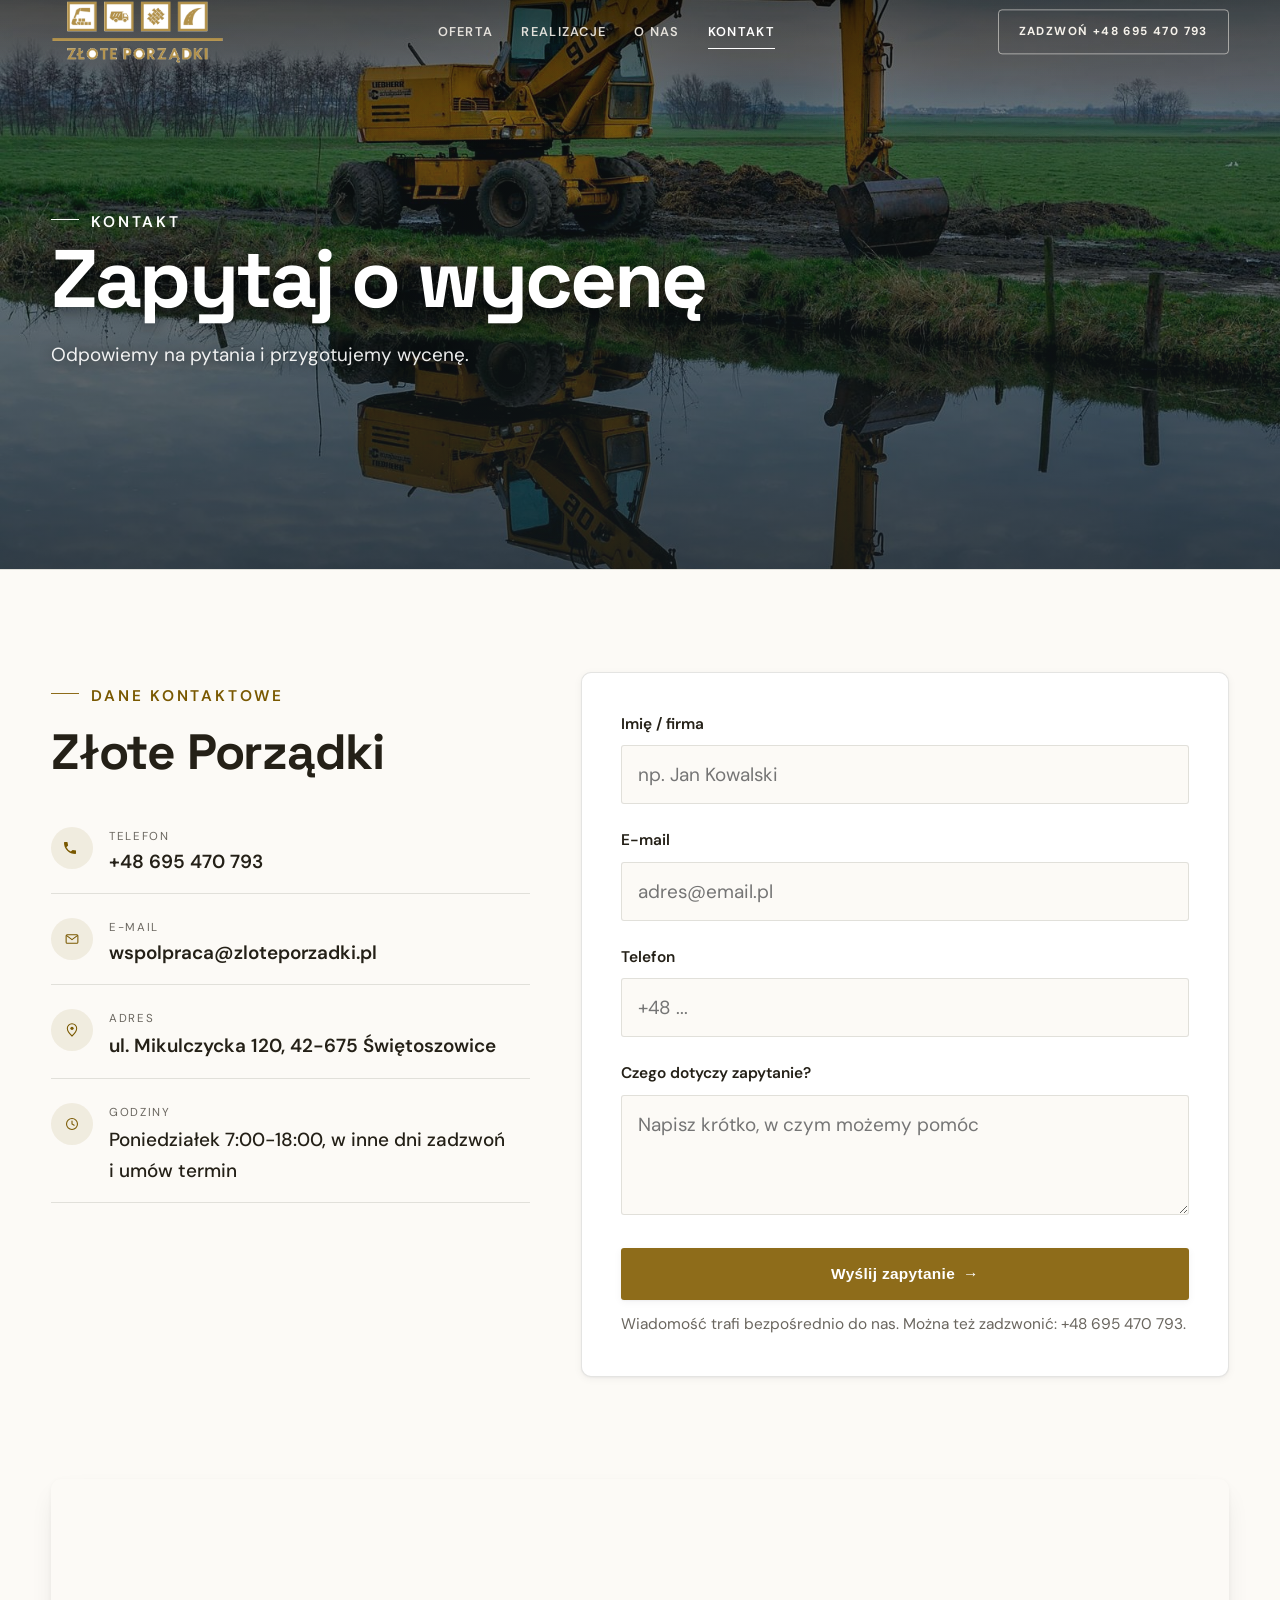
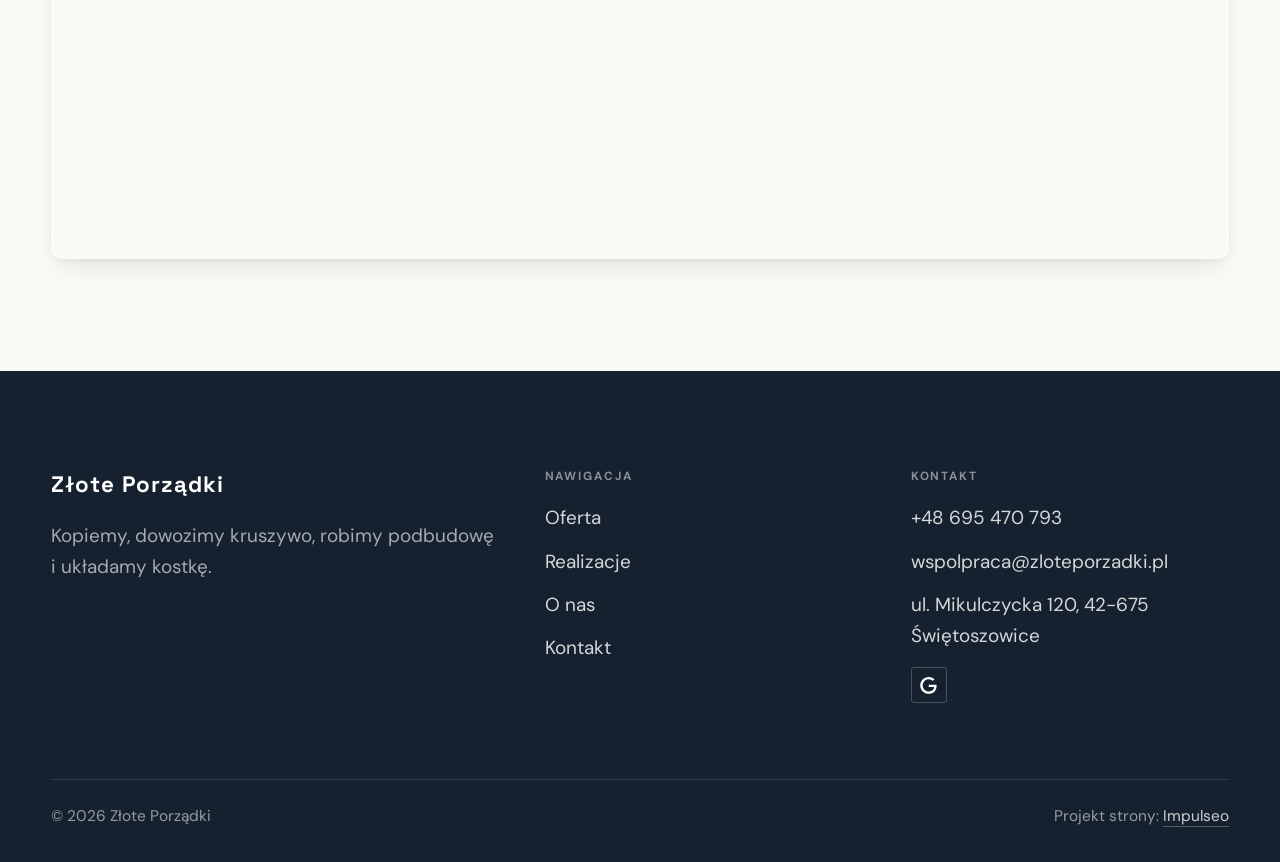
==== kontakt.html @ 00afaf93 "Strona demo: zlote-porzadki" ====
<!DOCTYPE html>
<html lang="pl">
<head>
<meta charset="UTF-8">
<meta name="viewport" content="width=device-width, initial-scale=1.0">
<title>Kontakt - Złote Porządki</title>
<meta name="description" content="Kontakt Złote Porządki - ul. Mikulczycka 120, 42-675 Świętoszowice">
<link rel="canonical" href="https://kris20032.github.io/zlote-porzadki/kontakt.html">
<meta name="robots" content="noindex, nofollow">
<meta property="og:type" content="website">
<meta property="og:locale" content="pl_PL">
<meta property="og:site_name" content="Złote Porządki">
<meta property="og:title" content="Kontakt - Złote Porządki">
<meta property="og:description" content="Kontakt Złote Porządki - ul. Mikulczycka 120, 42-675 Świętoszowice">
<meta property="og:url" content="https://kris20032.github.io/zlote-porzadki/kontakt.html">
<meta property="og:image" content="https://kris20032.github.io/zlote-porzadki/img/og.jpg">
<meta property="og:image:width" content="1200">
<meta property="og:image:height" content="630">
<meta name="twitter:card" content="summary_large_image">
<link rel="preconnect" href="https://fonts.googleapis.com">
<link rel="preconnect" href="https://fonts.gstatic.com" crossorigin>
<link href="https://fonts.googleapis.com/css2?family=Space+Grotesk:wght@500;600;700&family=DM+Sans:opsz,wght@9..40,400;9..40,500;9..40,600&display=swap" rel="stylesheet">
<link rel="stylesheet" href="assets/styles.css?v=ef404ae0">
</head>
<body>

<header class="nav">
  <div class="wrap nav-inner">
    <a class="brand brand-has-logo" href="index.html"><img class="brand-logo" src="img/logo.png" alt="Złote Porządki" width="477" height="177" decoding="async"></a>
    <nav class="nav-links">
      <a href="oferta.html">Oferta</a>
      <a href="realizacje.html">Realizacje</a>
      <a href="o-nas.html">O nas</a>
      <a href="kontakt.html" class="active" aria-current="page">Kontakt</a>
      <a href="tel:+48695470793" class="btn btn-accent">Zadzwoń +48 695 470 793</a>
    </nav>
    <button class="nav-toggle" aria-label="Menu"><span></span><span></span><span></span></button>
  </div>
</header>

<main>
<section class="pagehead">
  <img src="img/g7.jpg" alt="Złote Porządki - Zapytaj o wycenę" width="1600" height="1066" decoding="async">
  <div class="wrap">
    <span class="eyebrow">Kontakt</span>
    <h1>Zapytaj o wycenę</h1>
    <p>Odpowiemy na pytania i przygotujemy wycenę.</p>
  </div>
</section>
<section>
  <div class="wrap contact-grid">
    <div class="reveal">
      <span class="eyebrow">Dane kontaktowe</span>
      <h2 style="margin:var(--space-4) 0 var(--space-6)">Złote Porządki</h2>
      <div class="info-list">
        <div class="info-row"><div class="ic"><svg class="ico-tel" width="16" height="16" viewBox="0 0 24 24" fill="none" aria-hidden="true"><path d="M6.6 10.8a15.5 15.5 0 0 0 6.6 6.6l2.2-2.2a1 1 0 0 1 1-.24 11.4 11.4 0 0 0 3.6.58 1 1 0 0 1 1 1V20a1 1 0 0 1-1 1A17 17 0 0 1 3 4a1 1 0 0 1 1-1h3.5a1 1 0 0 1 1 1c0 1.25.2 2.46.58 3.6a1 1 0 0 1-.25 1l-2.23 2.2Z" fill="currentColor"/></svg></div><div><div class="lbl">Telefon</div><a class="val" href="tel:+48695470793">+48 695 470 793</a></div></div>
        <div class="info-row"><div class="ic"><svg class="ico-mail" width="16" height="16" viewBox="0 0 24 24" fill="none" aria-hidden="true"><rect x="3.2" y="5.5" width="17.6" height="13" rx="1.6" stroke="currentColor" stroke-width="1.6"/><path d="M4 7l8 6 8-6" stroke="currentColor" stroke-width="1.6" stroke-linecap="round" stroke-linejoin="round"/></svg></div><div><div class="lbl">E-mail</div><a class="val" href="mailto:wspolpraca@zloteporzadki.pl">wspolpraca@zloteporzadki.pl</a></div></div>
        <div class="info-row"><div class="ic"><svg class="ico-pin" width="16" height="16" viewBox="0 0 24 24" fill="none" aria-hidden="true"><path d="M12 21s7-6.1 7-11.5A7 7 0 0 0 5 9.5C5 14.9 12 21 12 21Z" stroke="currentColor" stroke-width="1.6" fill="none"/><circle cx="12" cy="9.5" r="2.4" fill="currentColor"/></svg></div><div><div class="lbl">Adres</div><div class="val">ul. Mikulczycka 120, 42-675 Świętoszowice</div></div></div>
        <div class="info-row"><div class="ic"><svg class="ico-clock" width="16" height="16" viewBox="0 0 24 24" fill="none" aria-hidden="true"><circle cx="12" cy="12" r="8.2" stroke="currentColor" stroke-width="1.6"/><path d="M12 7.5V12l3.2 1.9" stroke="currentColor" stroke-width="1.6" stroke-linecap="round"/></svg></div><div><div class="lbl">Godziny</div><div class="val" style="font-weight:500">Poniedziałek 7:00-18:00, w inne dni zadzwoń i umów termin</div></div></div>
      </div>
    </div>
    <div class="reveal">
      <form class="form" action="https://formsubmit.co/wspolpraca@zloteporzadki.pl" method="POST">
        <input type="hidden" name="_subject" value="Zapytanie ze strony Złote Porządki">
        <input type="hidden" name="_captcha" value="false">
        <input type="hidden" name="_template" value="table">
        <div class="fld"><label for="name">Imię / firma</label><input id="name" name="name" type="text" placeholder="np. Jan Kowalski" required></div>
        <div class="fld"><label for="email">E-mail</label><input id="email" name="email" type="email" placeholder="adres@email.pl" required></div>
        <div class="fld"><label for="phone">Telefon</label><input id="phone" name="phone" type="tel" placeholder="+48 ..."></div>
        <div class="fld"><label for="msg">Czego dotyczy zapytanie?</label><textarea id="msg" name="message" placeholder="Napisz krótko, w czym możemy pomóc" required></textarea></div>
        <button type="submit" class="btn btn-accent" style="width:100%;justify-content:center">Wyślij zapytanie <span class="arr">→</span></button>
        <p class="note">Wiadomość trafi bezpośrednio do nas. Można też zadzwonić: +48 695 470 793.</p>
      </form>
    </div>
  </div>
</section>
<section style="padding-top:0">
  <div class="wrap reveal">
    <iframe class="map" title="Złote Porządki - Zbrosławice" src="https://maps.google.com/maps?q=50.3655825%2C18.7252089&z=15&output=embed" loading="lazy" referrerpolicy="no-referrer-when-downgrade"></iframe>
  </div>
</section>
</main>

<footer>
  <div class="wrap">
    <div class="foot-grid">
      <div class="foot-brand">
        <div class="name">Złote Porządki</div>
        <p>Kopiemy, dowozimy kruszywo, robimy podbudowę i układamy kostkę.</p>
      </div>
      <div class="foot-col">
        <h4>Nawigacja</h4>
        <a href="oferta.html">Oferta</a>
        <a href="realizacje.html">Realizacje</a>
        <a href="o-nas.html">O nas</a>
        <a href="kontakt.html">Kontakt</a>
      </div>
      <div class="foot-col">
        <h4>Kontakt</h4>
        <a href="tel:+48695470793">+48 695 470 793</a>
        <a href="mailto:wspolpraca@zloteporzadki.pl">wspolpraca@zloteporzadki.pl</a>
        <p>ul. Mikulczycka 120, 42-675 Świętoszowice</p>
      <div class="foot-soc">
        <a class="soc" href="https://maps.google.com/?cid=10104983332182469353" target="_blank" rel="noopener" aria-label="Google - Złote Porządki"><svg viewBox="0 0 24 24" aria-hidden="true" focusable="false"><path d="M12.48 10.92v3.28h7.84c-.24 1.84-.853 3.187-1.787 4.133-1.147 1.147-2.933 2.4-6.053 2.4-4.827 0-8.6-3.893-8.6-8.72s3.773-8.72 8.6-8.72c2.6 0 4.507 1.027 5.907 2.347l2.307-2.307C18.747 1.44 16.133 0 12.48 0 5.867 0 .307 5.387.307 12s5.56 12 12.173 12c3.573 0 6.267-1.173 8.373-3.36 2.16-2.16 2.84-5.213 2.84-7.667 0-.76-.053-1.467-.173-2.053H12.48z" fill="currentColor"/></svg></a>
      </div>
      </div>
    </div>
    <div class="foot-bot">
      <span>© 2026 Złote Porządki</span>
      <span>Projekt strony: <a class="foot-credit" href="https://impulseo.pl" target="_blank" rel="noopener">Impulseo</a></span>
    </div>
  </div>
</footer>
<div class="sticky-call"><a class="sc-call" href="tel:+48695470793"><svg class="ico-tel" width="16" height="16" viewBox="0 0 24 24" fill="none" aria-hidden="true"><path d="M6.6 10.8a15.5 15.5 0 0 0 6.6 6.6l2.2-2.2a1 1 0 0 1 1-.24 11.4 11.4 0 0 0 3.6.58 1 1 0 0 1 1 1V20a1 1 0 0 1-1 1A17 17 0 0 1 3 4a1 1 0 0 1 1-1h3.5a1 1 0 0 1 1 1c0 1.25.2 2.46.58 3.6a1 1 0 0 1-.25 1l-2.23 2.2Z" fill="currentColor"/></svg> Zadzwoń</a><a class="sc-quote" href="kontakt.html">Zapytaj o wycenę</a></div>
<div class="demo-wazne" data-do="2026-10-25" data-cykl="3" hidden><svg class="dw-ico" width="13" height="13" viewBox="0 0 24 24" fill="none" aria-hidden="true"><circle cx="12" cy="12" r="8.6" stroke="currentColor" stroke-width="1.8"/><path d="M12 7.2V12l3.3 2" stroke="currentColor" stroke-width="1.8" stroke-linecap="round"/></svg><span class="dw-txt"></span></div>

<script src="assets/main.js"></script>
</body>
</html>
---- assets/styles.css ----
/* ============================================================
   STOLBASZ — premium, architektoniczny B2B fit-out
   Jasna paleta, zero brązu. System wg premium-web-craft.
   Projekt strony: Impulseo (impulseo.pl)
   ============================================================ */

:root{
  /* PALETA — jasna, architektoniczna, chłodna */
  --paper:#F4F6F8;          /* główne tło */
  --paper-2:#E7EBEF;        /* sekcje alternatywne (chłodny jasny szary) */
  --paper-3:#E7EBEF;        /* delikatne wypełnienia */
  --ink:#15212E;            /* tekst główny — chłodny grafit */
  --ink-soft:#243443;       /* nagłówki drugorzędne */
  --muted:#6B7785;          /* tekst poboczny */
  --line:rgba(21,33,46,.12);/* hairline */
  --accent:#E8A317;         /* stonowany petrol-slate — jedyny akcent */
  --accent-d:#C9870C;
  --accent-soft:rgba(232,163,23,.10);
  --dark:#15212E;           /* sekcje ciemne (stopka/CTA) */

  /* HOVER ZDJĘĆ — JEDEN standard dla całego silnika (decyzja K. 04.08.2026, artefakt z wariantami).
     AKTUALNE (K.+Szymon 09.08.2026, wybór z artefaktu 6 wariantów): zoom 1.05 przy 1.4s -
     przy tak długim czasie mocniejszy kadr NIE skacze, tylko „oddycha". Poprzedni standard
     (1.02 / .55s z 04.08) odbierany jako dynamiczny i szybki.
     Spoczynek lekko przygaszony, ale TYLKO tam, gdzie jest mysz (@media hover:hover) —
     na telefonie zdjęcia zostają w pełnej jasności. */
  --img-zoom:1.05;                   /* K.+Szymon 09.08: wariant F z artefaktu porównawczego */
  --img-rest:brightness(.95) saturate(.99);
  --img-hot:brightness(1.06) saturate(1.05);
  --img-dur:1.4s;                    /* K.+Szymon 09.08 (wariant F): powoli = elegancko */
  --img-ease:cubic-bezier(.16,.84,.44,1);  /* miękki ogon, efekt „oddychania" */

  /* ODSTĘPY — skala 4/8 */
  --space-1:4px; --space-2:8px; --space-3:12px; --space-4:16px; --space-5:24px;
  --space-6:32px; --space-7:48px; --space-8:64px; --space-9:96px; --space-10:128px;

  /* TYPOGRAFIA — fluid clamp() (skala podbita 16.07.2026: większe, czytelniejsze litery — uwaga Adama) */
  --text-sm:clamp(.9rem,.87rem + .12vw,1rem);
  --text-base:clamp(1.08rem,1.04rem + .18vw,1.2rem);
  --text-lg:clamp(1.24rem,1.15rem + .34vw,1.44rem);
  --text-h3:clamp(1.34rem,1.22rem + .55vw,1.66rem);
  --text-h2:clamp(2.1rem,1.66rem + 2.1vw,3.1rem);
  --text-h1:clamp(2.9rem,2.1rem + 4vw,5.1rem);

  /* PROMIENIE — architektoniczne, raczej ostre */
  --r-sm:3px; --r-md:6px; --r-lg:10px;

  /* RUCH */
  --ease:cubic-bezier(.25,.46,.45,.94); --dur:.24s;

  /* CIENIE — miękkie, warstwowe */
  --sh-sm:0 1px 2px rgba(16,24,32,.04), 0 2px 8px rgba(16,24,32,.05);
  --sh-md:0 2px 6px rgba(16,24,32,.05), 0 12px 28px -8px rgba(16,24,32,.12);
  --sh-lg:0 6px 14px rgba(16,24,32,.07), 0 26px 56px -18px rgba(16,24,32,.22);

  --hairline:1px solid var(--line);

  --font-display:'Space Grotesk','Inter',sans-serif;
  --font-body:'DM Sans','Inter',sans-serif;
}

*{box-sizing:border-box;margin:0;padding:0}
html{scroll-behavior:smooth}
body{
  font-family:var(--font-body);
  font-size:var(--text-base);
  line-height:1.65;
  color:var(--ink);
  background:var(--paper);
  -webkit-font-smoothing:antialiased;
  text-rendering:optimizeLegibility;
}
img{max-width:100%;height:auto;display:block}  /* height:auto = width/height z atrybutów trzyma proporcje (TOP#12) */
a{color:inherit;text-decoration:none}

.wrap{width:min(92%,1180px);margin-inline:auto}
section{padding-block:clamp(52px,6.5vw,96px)}

h1,h2,h3{font-family:var(--font-display);font-weight:700;line-height:1.08;letter-spacing:-.02em;color:var(--ink)}
h1{font-size:var(--text-h1);letter-spacing:-.035em}
h2{font-size:var(--text-h2);letter-spacing:-.025em}
h3{font-size:var(--text-h3)}
/* MIARA — długość wiersza. WCAG 2.2 SC 1.4.8: max 80 znaków; Butterick: 45–90.
   68ch daje realnie 72–78 znaków polskiego tekstu, czyli z zapasem pod granicą.
   Wcześniej limit miał TYLKO <p> — <li>, <blockquote> i <dd> nie miały żadnego,
   i to jedyny powód, dla którego 23 bloki na dwóch oddanych stronach jadą po
   83–106 znaków w wierszu (pomiar 07.08.2026, bramka `miara`).
   ⚠️ Listy i definicje ograniczamy TYLKO bez klasy: `ul`/`ol` z klasą to u nas
   układ (siatki kafli, menu), a nie tekst ciągły — tam miarę wyznacza układ. */
/* 60ch, nie 68ch (K. 10.08): po zmianie fontów na węższe kroje (DM Sans i spółka)
   w 68ch mieściło się ~90 znaków - bramka pikselowa słusznie zgłaszała przekroczenie
   granicy 80. Pomiar na żywej przeglądarce: 60ch = 90 znaków, 53ch = ~78 znaków, czyli normę WCAG 1.4.8. */
:root{ --miara:53ch }
p{max-width:min(100%,var(--miara))}
blockquote,
ul:not([class])>li, ol:not([class])>li,
dl:not([class])>dd{max-width:min(100%,var(--miara))}

/* ⚠️ Świadomie BEZ wyjątku `.tile p,.card p,.svc p{max-width:none}`, choć nasuwa się sam:
   te akapity BYŁY już ograniczone (stare `p{max-width:65ch}`), więc „wyjątek" nie odblokowałby
   niczego nowego — tylko ROZLUŹNIŁ stan sprzed zmiany na wszystkich demach naraz.
   `figcaption` żadna z reguł wyżej nie dotyczy, więc też nie potrzebuje zwolnienia. */

/* ŁAMANIE. `balance` wyrównuje długości wierszy w nagłówku, `pretty` pilnuje ostatniego
   wiersza akapitu, żeby nie został w nim jeden wyraz. Obsługiwane od Chrome 117 /
   Safari 17.5; starsze przeglądarki po prostu ignorują tę własność.
   `text-wrap:pretty` nie występowało dotąd ANI RAZ w silniku ani w repo klientów. */
h1,h2,h3,.lead,.lede{text-wrap:balance}
p,li,blockquote,dd{text-wrap:pretty}

.eyebrow{
  font-family:var(--font-body);
  font-size:var(--text-sm);
  font-weight:600;
  letter-spacing:.18em;
  text-transform:uppercase;
  color:var(--accent);
  display:inline-flex;align-items:center;gap:var(--space-3);
}
/* flex:none + margin-top = kreska trzyma się PIERWSZEJ linii. Wcześniej align-items:center
   centrowało ją względem całego bloku i przy zawinięciu (długi kicker typu
   „…WNĘTRZ · LESZNO · OD 2019") druga linia lądowała z brzydkim wcięciem. */
.eyebrow{align-items:flex-start}
.eyebrow>*,.eyebrow{text-wrap:balance}   /* dlugi kicker lamal sie na sierote typu samo „2019" w drugiej linii */
.eyebrow::before{content:"";width:28px;height:1px;background:var(--accent);display:inline-block;flex:none;margin-top:.62em}

.muted{color:var(--muted)}
.lead{font-size:var(--text-lg);line-height:1.55;color:var(--ink-soft);max-width:50ch}

/* ---------- BUTTONS ---------- */
.btn{
  display:inline-flex;align-items:center;gap:var(--space-2);
  font-weight:600;font-size:var(--text-sm);letter-spacing:.02em;
  padding:var(--space-4) var(--space-6);
  border-radius:var(--r-sm);
  transition:transform var(--dur) var(--ease),box-shadow var(--dur) var(--ease),background var(--dur) var(--ease);
  cursor:pointer;border:1px solid transparent;
}
.btn-accent{background:var(--accent);color:#fff;box-shadow:var(--sh-sm)}
.btn-accent:hover{background:var(--accent-d);transform:translateY(-2px);box-shadow:var(--sh-md)}
.btn-accent:active{transform:translateY(0);box-shadow:var(--sh-sm)}
.btn-ghost{background:transparent;color:var(--ink);border-color:var(--line)}
.btn-ghost:hover{border-color:var(--accent);color:var(--accent);transform:translateY(-2px)}
.btn-light{background:#fff;color:var(--ink);box-shadow:var(--sh-sm)}
.btn-light:hover{transform:translateY(-2px);box-shadow:var(--sh-md)}
.btn .arr{transition:transform var(--dur) var(--ease)}
.btn:hover .arr{transform:translateX(4px)}

/* ---------- NAV ---------- */
.nav{
  position:sticky;top:0;z-index:50;
  background:color-mix(in srgb,var(--paper) 88%,transparent);
  backdrop-filter:saturate(140%) blur(10px);
  border-bottom:var(--hairline);
}
.nav-inner{display:flex;align-items:center;justify-content:space-between;gap:var(--space-5);height:72px}
/* ANTY-NACHODZENIE (K. 05.08.2026): długa nazwa firmy + przycisk z pełnym numerem nie mieściły się w pasku
   i flex ściskał linki PONIŻEJ ich treści - "Kontakt" wchodził na ramkę "Zadzwoń +48 ...". Teraz ustępuje
   nazwa marki (skrót wielokropkiem), a menu i przycisk nigdy się nie kurczą ani nie zachodzą na siebie. */
.brand{display:flex;flex-direction:column;line-height:1;min-width:0;flex:0 1 auto}
.brand .name{font-family:var(--font-display);font-weight:800;font-size:1.35rem;letter-spacing:.04em;white-space:nowrap;overflow:hidden;text-overflow:ellipsis}
.brand .sub{font-size:.62rem;letter-spacing:.34em;text-transform:uppercase;color:var(--muted);margin-top:5px;white-space:nowrap;overflow:hidden;text-overflow:ellipsis}
.nav-links{display:flex;align-items:center;gap:var(--space-6);flex:0 0 auto}
.nav-links a{font-size:var(--text-sm);font-weight:500;color:var(--ink-soft);position:relative;padding-block:4px;white-space:nowrap;transition:color var(--dur) var(--ease)}
.nav-links a::after{content:"";position:absolute;left:0;bottom:0;width:0;height:1.5px;background:var(--accent);transition:width var(--dur) var(--ease)}
.nav-links a:hover,.nav-links a.active{color:var(--ink)}
.nav-links a:hover::after,.nav-links a.active::after{width:100%}
.nav-links .btn{padding:var(--space-2) var(--space-5)}
/* przyciski w nav: właściwy kolor (przebij .nav-links a) + bez podkreślenia */
.nav-links a.btn-accent{color:#fff}
.nav-links a.btn-ghost,.nav-links a.btn-light{color:var(--ink)}
/* CTA w pasku: NIE podkreślenie spod linków menu, ale ten sam przelatujący błysk,
   co na wszystkich innych przyciskach (zgłoszenie K. 13.08.2026 - „na hero jest efekt
   światła przechodzącego przez przycisk, na navbarze go nie ma, a mają być identyczne").
   Reguła `.nav-links a::after` jest silniejsza od `.btn::after`, więc trzeba jej
   geometrię wyzerować i wpisać połysk z nazwy - samo `display:none` gasiło efekt. */
.nav-links a.btn::after{
  display:block;content:"";position:absolute;inset:0;z-index:-1;pointer-events:none;
  width:auto;height:auto;border-radius:inherit;   /* kasuje geometrię podkreślenia (width:0;height:1.5px) */
  background:linear-gradient(100deg,transparent 32%,rgba(255,255,255,.20) 50%,transparent 68%);
  translate:-120% 0}
@media (prefers-reduced-motion:no-preference){
  .nav-links a.btn:hover::after{translate:120% 0;transition:translate .75s var(--mt-ease,cubic-bezier(.16,.84,.44,1))}
}
.nav-toggle{display:none;background:none;border:none;cursor:pointer;flex-direction:column;gap:5px;padding:8px}
.nav-toggle span{width:24px;height:2px;background:var(--ink);transition:var(--dur)}
/* Ciasny zakres MIĘDZY menu mobilnym a pełnym pulpitem: zbijamy odstępy i nazwę marki,
   żeby wszystko zmieściło się naturalnie, zanim w ogóle dojdzie do skracania wielokropkiem. */
@media(max-width:1280px) and (min-width:921px){
  .nav-links{gap:var(--space-4)}
  .nav-links .btn{padding:var(--space-2) var(--space-4)}
  .brand .name{font-size:1.15rem}
}

/* ---------- HERO (split) ---------- */
.hero{position:relative;overflow:hidden;border-bottom:var(--hairline)}
.hero-grid{display:grid;grid-template-columns:1.05fr .95fr;gap:clamp(24px,4vw,60px);align-items:center;
  padding-block:clamp(36px,4.5vw,64px)}
.hero-copy .eyebrow{margin-bottom:var(--space-5)}
.hero-copy h1{margin-bottom:var(--space-5)}
.hero-copy .lead{margin-bottom:var(--space-7)}
.hero-actions{display:flex;flex-wrap:wrap;gap:var(--space-4)}
.hero-art{position:relative;aspect-ratio:4/3;border-radius:var(--r-lg);overflow:hidden;box-shadow:var(--sh-lg)}
.hero-art img{width:100%;height:100%;object-fit:cover}
.hero-art::after{content:"";position:absolute;inset:0;background:linear-gradient(180deg,transparent 55%,rgba(18,24,28,.28))}
.hero-badge{position:absolute;left:var(--space-5);bottom:var(--space-5);z-index:2;
  background:rgba(252,252,251,.94);backdrop-filter:blur(4px);
  border-radius:var(--r-md);padding:var(--space-4) var(--space-5);box-shadow:var(--sh-md);max-width:78%}
.hero-badge strong{display:block;font-family:var(--font-display);font-size:1rem;letter-spacing:-.01em}
.hero-badge span{font-size:var(--text-sm);color:var(--muted)}

/* ---------- HERO duży / kinowy (strona główna) ---------- */
.hero-cine{position:relative;min-height:clamp(560px,82vh,840px);min-height:clamp(560px,82svh,840px);display:flex;align-items:center;overflow:hidden;border-bottom:var(--hairline)}
.hero-cine>img{position:absolute;inset:0;width:100%;height:100%;object-fit:cover;z-index:0}
.hero-cine::after{content:"";position:absolute;inset:0;z-index:1;
  background:linear-gradient(95deg,rgba(13,18,23,.86) 0%,rgba(13,18,23,.64) 32%,rgba(13,18,23,.24) 62%,rgba(13,18,23,.04) 100%)}
.hero-cine .wrap{position:relative;z-index:2;padding-block:var(--space-8)}
.hero-cine .hero-copy{max-width:660px}
.hero-cine .eyebrow{color:#fff;margin-bottom:var(--space-5)}
.hero-cine .eyebrow::before{background:#fff}
.hero-cine h1{color:#fff;margin-bottom:var(--space-5);font-size:clamp(2.9rem,2rem + 4.4vw,5.2rem);text-wrap:balance}
.hero-cine .lead{color:rgba(255,255,255,.92);max-width:48ch;margin-bottom:var(--space-7)}
.hero-cine .hero-actions{display:flex;flex-wrap:wrap;gap:var(--space-4)}
/* NISKIE OKNO (laptop z dokiem i paskami przeglądarki ma ~700-780 px wysokości widoku):
   H1 do 5.2rem + długi lead nie mieściły się i przyciski wypadały POD krawędź ekranu -
   klient widział stronę bez ani jednego CTA. Skalujemy w dół, zamiast przycinać treść. */
@media(min-width:821px) and (max-height:820px){
  .hero-cine{min-height:clamp(520px,94svh,780px)}
  .hero-cine .wrap{padding-block:var(--space-6)}
  .hero-cine h1{font-size:clamp(2.2rem,1.5rem + 2.6vw,3.6rem);margin-bottom:var(--space-4)}
  .hero-cine .eyebrow{margin-bottom:var(--space-4)}
  .hero-cine .lead{margin-bottom:var(--space-5);max-width:44ch}
}
@media(max-width:680px){
  .hero-cine{min-height:clamp(520px,76vh,640px);min-height:clamp(520px,76svh,640px);align-items:flex-end}
  .hero-cine::after{background:linear-gradient(0deg,rgba(13,18,23,.9) 6%,rgba(13,18,23,.45) 55%,rgba(13,18,23,.25) 100%)}
  .hero-cine .wrap{padding-bottom:var(--space-9)}
  /* TELEFON (~90% oglądających): lead potrafił zająć 8 linii i zepchnąć CTA poza pierwszy ekran.
     Zwężamy interlinię i skalę - treści nie ucinamy, bo to ona sprzedaje. */
  .hero-cine .lead{font-size:.98rem;line-height:1.5;margin-bottom:var(--space-5)}
  .hero-cine .eyebrow{font-size:.72rem;letter-spacing:.13em;margin-bottom:var(--space-4)}
  .hero-cine .eyebrow::before{width:20px}
  .hero-cine h1{margin-bottom:var(--space-4)}
}

/* full-bleed hero variant (podstrony) */
.pagehead{position:relative;min-height:46vh;min-height:46svh;display:flex;align-items:flex-end;overflow:hidden;border-bottom:var(--hairline)}
.pagehead img{position:absolute;inset:0;width:100%;height:100%;object-fit:cover}
/* 10.08.2026 (decyzja K.): mocniejsze przyciemnienie + cień pod tekstem. Bramka mierzyła na
   nagłówkach podstron 3,38-3,43:1 przy wymaganych 4,5 — jasne zdjęcie (hala, śnieg, niebo)
   podchodziło pod biały tekst. Zdjęcia klientów są różne, więc kontrast musi dawać WARSTWA,
   a nie szczęśliwy dobór kadru. */
.pagehead::after{content:"";position:absolute;inset:0;background:linear-gradient(180deg,rgba(18,24,28,.40),rgba(18,24,28,.76))}
.pagehead .wrap{position:relative;z-index:2;padding-block:var(--space-9);color:#fff}
.pagehead h1{color:#fff;max-width:18ch;text-shadow:0 2px 16px rgba(0,0,0,.55)}
.pagehead .eyebrow{color:#fff}
.pagehead .eyebrow::before{background:#fff}
.pagehead p{color:rgba(255,255,255,.92);margin-top:var(--space-4);max-width:54ch;text-shadow:0 1px 12px rgba(0,0,0,.5)}

/* ---------- STRIP (pasek skrótów / liczby) ---------- */
.strip{background:var(--dark);color:#fff}
/* PASEK HASEŁ — standard 04.08.2026 (decyzja K.): 5 haseł w JEDNYM rzędzie, tekst WYŚRODKOWANY,
   węższe marginesy boczne niż reszta strony (pasek ma iść szerzej), równe wysokości kolumn. */
.strip .wrap{width:min(96%,1440px);display:grid;grid-template-columns:repeat(5,1fr);
  gap:var(--space-5);padding-block:var(--space-7);align-items:stretch}
.strip .item .k{font-family:var(--font-display);font-size:clamp(1.05rem,.82rem + .85vw,1.55rem);
  font-weight:800;letter-spacing:-.02em;color:#fff;line-height:1.18;text-wrap:balance}
.strip .item .v{font-size:var(--text-sm);color:rgba(255,255,255,.66);margin-top:var(--space-2);line-height:1.4}
.strip .item{border-left:2px solid var(--accent);padding-inline:var(--space-4);
  text-align:center;display:flex;flex-direction:column;justify-content:center}
/* liczba kolumn = liczba haseł, żeby ostatnie nie zostawało samo w drugim rzędzie.
   Klasę n-N nadaje multipage.py; domyślnie (bez klasy) pasek jest 5-kolumnowy. */
.strip.n-2 .wrap{grid-template-columns:repeat(2,1fr)}
.strip.n-3 .wrap{grid-template-columns:repeat(3,1fr)}
.strip.n-4 .wrap{grid-template-columns:repeat(4,1fr);gap:var(--space-6)}
.strip.n-4 .item .k{font-size:clamp(1.3rem,1rem + 1.1vw,2rem)}
.strip.n-6 .wrap{grid-template-columns:repeat(6,1fr);gap:var(--space-4)}
.strip.n-6 .item .k{font-size:clamp(.98rem,.8rem + .7vw,1.35rem)}
/* równe łamanie: zamiast "długa linia + jedno słowo" obie linie zbliżonej długości */
.strip .item .k{text-wrap:balance}

/* ---------- SECTION HEAD ---------- */
.head{max-width:48rem;margin-bottom:var(--space-8)}
.head.center{margin-inline:auto;text-align:center}
.head .eyebrow{margin-bottom:var(--space-4)}
.head h2{margin-bottom:var(--space-4)}
.head p{color:var(--muted);font-size:var(--text-lg);line-height:1.55}
.head.center p{margin-inline:auto}

/* ---------- INTRO SPLIT ---------- */
.split{display:grid;grid-template-columns:.92fr 1.08fr;gap:clamp(28px,5vw,80px);align-items:center}
.split.rev{grid-template-columns:1.08fr .92fr}
.split.rev .split-art{order:-1}
.split-art{position:relative;aspect-ratio:5/4;border-radius:var(--r-lg);overflow:hidden;box-shadow:var(--sh-lg)}
.split-art img{width:100%;height:100%;object-fit:cover}
.split-copy h2{margin-bottom:var(--space-5)}
.split-copy p+p{margin-top:var(--space-4)}
.split-copy .btn{margin-top:var(--space-6)}

/* ---------- SERVICES (zakres) ---------- */
.svc-grid{display:grid;grid-template-columns:repeat(auto-fit,minmax(280px,1fr));gap:var(--space-5)}
.svc{background:#fff;border:var(--hairline);border-radius:var(--r-md);padding:var(--space-7) var(--space-6);
  transition:transform var(--dur) var(--ease),box-shadow var(--dur) var(--ease),border-color var(--dur) var(--ease);
  position:relative;overflow:hidden}
.svc::before{content:"";position:absolute;left:0;top:0;width:3px;height:0;background:var(--accent);transition:height var(--dur) var(--ease)}
.svc:hover{transform:translateY(-4px);box-shadow:var(--sh-md);border-color:transparent}
.svc:hover::before{height:100%}
.svc .ic{font-family:var(--font-display);font-size:.8rem;font-weight:700;letter-spacing:.12em;color:var(--accent);margin-bottom:var(--space-4)}
.svc h3{margin-bottom:var(--space-3);font-size:1.22rem}
.svc p{color:var(--muted);font-size:var(--text-base);line-height:1.6}

/* big detailed service rows */
.svc-row{display:grid;grid-template-columns:.8fr 1.2fr;gap:clamp(20px,4vw,60px);align-items:center;padding-block:var(--space-8)}
.svc-row+.svc-row{border-top:var(--hairline)}
.svc-row.rev{grid-template-columns:1.2fr .8fr}
/* Naprzemienny układ wierszy oferty: co drugi wiersz ma zdjęcie po PRAWEJ.
   Było `order:-1` — martwy kod, bo zdjęcie i tak jest pierwszym dzieckiem w HTML,
   więc wszystkie wiersze wyglądały identycznie (zdjęcie zawsze z lewej), a `rev`
   zmieniało tylko szerokość kolumn. Znalezione 29.07.2026 przy różnicowaniu kierunków
   animacji (pomiar pozycji: art.mid 390/502 przy row.mid 756 — zawsze lewa strona). */
.svc-row.rev .svc-row-art{order:2}
.svc-row-art{aspect-ratio:4/3;border-radius:var(--r-md);overflow:hidden;box-shadow:var(--sh-md)}
.svc-row-art img{width:100%;height:100%;object-fit:cover}
.svc-row h3{font-size:1.5rem;margin-bottom:var(--space-4)}
.svc-row .num{font-family:var(--font-display);font-size:.85rem;font-weight:700;letter-spacing:.14em;color:var(--accent);display:block;margin-bottom:var(--space-3)}
.svc-row ul{list-style:none;margin-top:var(--space-4);display:flex;flex-direction:column;gap:var(--space-2)}
.svc-row li{position:relative;padding-left:var(--space-5);color:var(--muted);font-size:var(--text-base)}
.svc-row li::before{content:"";position:absolute;left:0;top:.62em;width:8px;height:1px;background:var(--accent)}

/* ---------- GALLERY (realizacje) ---------- */
.gallery{display:grid;grid-template-columns:repeat(12,1fr);gap:var(--space-4);grid-auto-rows:200px}
/* GALERIA MASONRY — pionowe zdjęcia (portrety beauty/wellness) bez przycinania: kolumny, height auto */
.gallery-masonry{column-count:3;column-gap:var(--space-4)}
@media(max-width:900px){.gallery-masonry{column-count:2}}
@media(max-width:560px){.gallery-masonry{column-count:1}}
.gallery-masonry .m-tile{break-inside:avoid;margin:0 0 var(--space-4);padding:0;position:relative;overflow:hidden;border-radius:var(--r-md);border:1px solid var(--line)}
.gallery-masonry .m-tile img{width:100%;height:auto;display:block}
.gallery-masonry .m-tile .cap{position:absolute;left:0;right:0;bottom:0;padding:var(--space-4);color:#fff;background:linear-gradient(0deg,rgba(0,0,0,.55),transparent);font-size:var(--text-sm)}
.gallery-masonry .m-tile .cap small{display:block;font-weight:400;opacity:.78;letter-spacing:.04em;text-transform:uppercase;font-size:.66rem;margin-top:3px}
.tile{position:relative;overflow:hidden;border-radius:var(--r-md);box-shadow:var(--sh-sm);
  transition:transform var(--dur) var(--ease),box-shadow var(--dur) var(--ease)}
.tile img{width:100%;height:100%;object-fit:cover;
  transition:transform var(--img-dur) var(--img-ease),filter var(--img-dur) var(--img-ease)}
.tile:hover{box-shadow:var(--sh-md)}
.tile .cap{position:absolute;left:0;right:0;bottom:0;padding:var(--space-5) var(--space-4) var(--space-4);
  /* mocniejszy spad + cien pod tekstem: na JASNYCH zdjeciach klienta (biale fronty, sciany)
     slaby gradient dawal kontrast ~1.5:1 zamiast wymaganych 3.6:1 (bramka wygladu, 10.08.2026) */
  background:linear-gradient(transparent 10%,rgba(18,24,28,.55) 40%,rgba(18,24,28,.88) 68%,rgba(18,24,28,.99));color:#fff;
  text-shadow:0 1px 2px rgba(0,0,0,.85),0 2px 10px rgba(0,0,0,.55);
  font-size:var(--text-sm);font-weight:600;letter-spacing:.01em;
  opacity:0;transform:translateY(8px);transition:var(--dur) var(--ease)}
.tile:hover .cap{opacity:1;transform:translateY(0)}
.tile .cap small{display:block;font-weight:400;opacity:.78;letter-spacing:.04em;text-transform:uppercase;font-size:.66rem;margin-top:3px}
/* bento spans */
.t-wide{grid-column:span 6}
.t-tall{grid-column:span 6;grid-row:span 2}
.t-std{grid-column:span 6}
.t-third{grid-column:span 4}
.t-two3{grid-column:span 8}

/* ---------- TRUST / WIARYGODNOŚĆ ---------- */
.trust{background:var(--paper-2)}
.trust-grid{display:grid;grid-template-columns:repeat(auto-fit,minmax(240px,1fr));gap:var(--space-5);margin-top:var(--space-7)}
.trust-card{background:#fff;border-radius:var(--r-md);padding:var(--space-7) var(--space-6);box-shadow:var(--sh-sm);border-top:3px solid var(--accent)}
.trust-card .big{font-family:var(--font-display);font-size:clamp(1.8rem,1.3rem + 1.6vw,2.6rem);font-weight:800;letter-spacing:-.02em;color:var(--ink);line-height:1}
.trust-card h3{font-size:1.12rem;margin:var(--space-3) 0 var(--space-2)}
.trust-card p{color:var(--muted);font-size:var(--text-base);line-height:1.55}

/* ---------- CTA band ---------- */
.cta{background:var(--dark);color:#fff;position:relative;overflow:hidden}
/* telefon w CTA: na ciemnym tle biały (domyślnie), rodziny z JASNYM tłem CTA
   nadpisują to u siebie - wcześniej kolor siedział w stylu inline i wygrywał z rodziną. */
.cta .btn-ghost-cta{color:#fff;border-color:rgba(255,255,255,.3)}
.cta .wrap{display:grid;grid-template-columns:1.4fr .6fr;gap:var(--space-7);align-items:center;position:relative;z-index:2}
.cta h2{color:#fff;max-width:20ch}
.cta p{color:rgba(255,255,255,.74);margin-top:var(--space-4)}
.cta-actions{display:flex;flex-direction:column;gap:var(--space-3);align-items:flex-start}
.cta::before{content:"";position:absolute;right:-80px;top:-80px;width:360px;height:360px;border-radius:50%;
  background:radial-gradient(circle,var(--accent-soft),transparent 70%)}

/* ---------- CONTACT ---------- */
.contact-grid{display:grid;grid-template-columns:.85fr 1.15fr;gap:clamp(28px,4vw,56px);align-items:start}
.info-list{display:flex;flex-direction:column;gap:var(--space-2)}
.info-row{display:flex;gap:var(--space-4);align-items:flex-start;padding-block:var(--space-4);border-bottom:var(--hairline)}
.info-row .ic{flex:none;width:42px;height:42px;display:grid;place-items:center;border-radius:50%;
  background:var(--accent-soft);color:var(--accent);font-size:1.05rem}
.info-row .lbl{font-size:.72rem;letter-spacing:.14em;text-transform:uppercase;color:var(--muted)}
.info-row .val{font-weight:600;font-size:var(--text-base);margin-top:2px}
.info-row a.val:hover{color:var(--accent)}
.map{border:none;border-radius:var(--r-lg);box-shadow:var(--sh-md);width:100%;height:100%;min-height:380px;filter:grayscale(.2) contrast(1.02)}
.form{background:#fff;border:var(--hairline);border-radius:var(--r-lg);padding:clamp(24px,3vw,40px);box-shadow:var(--sh-sm)}
.form .fld{margin-bottom:var(--space-5)}
.form label{display:block;font-size:var(--text-sm);font-weight:600;margin-bottom:var(--space-2)}
.form input,.form textarea{width:100%;font-family:inherit;font-size:var(--text-base);color:var(--ink);
  padding:var(--space-4);border:var(--hairline);border-radius:var(--r-sm);background:var(--paper);transition:border-color var(--dur)}
.form input:focus,.form textarea:focus{outline:none;border-color:var(--accent);background:#fff}
.form textarea{resize:vertical;min-height:120px}
.form .note{font-size:var(--text-sm);color:var(--muted);margin-top:var(--space-3)}

/* ---------- FOOTER ---------- */
footer{background:var(--dark);color:#fff;padding-block:var(--space-9) var(--space-6)}
.foot-grid{display:grid;grid-template-columns:1.4fr 1fr 1fr;gap:var(--space-7);margin-bottom:var(--space-8)}
.foot-brand .name{font-family:var(--font-display);font-weight:800;font-size:1.4rem;letter-spacing:.04em}
.foot-brand p{color:rgba(255,255,255,.62);margin-top:var(--space-4);font-size:var(--text-base);max-width:38ch}
.foot-col h4{font-size:.74rem;letter-spacing:.16em;text-transform:uppercase;color:rgba(255,255,255,.5);margin-bottom:var(--space-4)}
.foot-col a,.foot-col p{display:block;color:rgba(255,255,255,.82);font-size:var(--text-base);margin-bottom:var(--space-3)}
.foot-col a:hover{color:#fff}
.foot-bot{border-top:1px solid rgba(255,255,255,.12);padding-top:var(--space-5);display:flex;justify-content:space-between;flex-wrap:wrap;gap:var(--space-3);
  font-size:var(--text-sm);color:rgba(255,255,255,.55)}
.foot-bot a:hover{color:#fff}
/* Podpis w stopce = klikalny link do impulseo.pl (31.07.2026). Ma być WIDOCZNIE klikalny,
   ale nie krzyczeć - stąd sam kolor jaśniejszy + delikatne podkreślenie na najeździe. */
.foot-bot a.foot-credit{color:rgba(255,255,255,.78);text-decoration:none;border-bottom:1px solid rgba(255,255,255,.28)}
.foot-bot a.foot-credit:hover{color:#fff;border-bottom-color:#fff}

/* ---------- REVEAL ---------- */
.reveal{opacity:0;transform:translateY(22px);transition:opacity .6s var(--ease),transform .6s var(--ease)}
.reveal.in{opacity:1;transform:none}

/* ---------- RESPONSIVE ---------- */
@media(max-width:920px){
  .hero-grid,.split,.split.rev,.svc-row,.svc-row.rev,.cta .wrap,.contact-grid,.foot-grid{grid-template-columns:1fr}
  .split.rev .split-art,.svc-row.rev .svc-row-art{order:0}
  .hero-art{aspect-ratio:16/10;max-height:420px}
  .strip .wrap,.strip.n-2 .wrap,.strip.n-3 .wrap,.strip.n-4 .wrap,.strip.n-6 .wrap{grid-template-columns:repeat(2,1fr);gap:var(--space-6)}
  .strip .item .k,.strip.n-6 .item .k{font-size:clamp(1.3rem,1.1rem + 1vw,2rem)}
  .gallery{grid-auto-rows:180px}
  .t-wide,.t-tall,.t-std,.t-third,.t-two3{grid-column:span 6}
  .t-tall{grid-row:span 1}
  .cta-actions{flex-direction:row;flex-wrap:wrap}
  .foot-grid{gap:var(--space-6)}
}
@media(max-width:680px){
  .nav-links{position:fixed;inset:72px 0 auto 0;background:var(--paper);flex-direction:column;align-items:stretch;
    gap:0;padding:var(--space-4) 6%;border-bottom:var(--hairline);box-shadow:var(--sh-md);
    transform:translateY(-120%);transition:transform var(--dur) var(--ease)}
  .nav-links.open{transform:translateY(0)}
  .nav-links a{padding-block:var(--space-4);border-bottom:var(--hairline)}
  .nav-links .btn{margin-top:var(--space-3);justify-content:center}
  .nav-toggle{display:flex}
  .strip .wrap,.strip.n-2 .wrap,.strip.n-3 .wrap,.strip.n-4 .wrap,.strip.n-6 .wrap{grid-template-columns:1fr}
  .gallery{grid-template-columns:repeat(6,1fr)}
  .foot-grid{grid-template-columns:1fr}
}
@media(prefers-reduced-motion:reduce){
  /* audyt 09.08 TOP#14: samo skrócenie duration przy animacji INFINITE = stroboskop
     (pętla .01ms miga ekranem); iteration-count:1 gasi pętlę naprawdę. Pseudoelementy
     też - tła hero (gastro/studio) animują ::before/img, blanket na * ich nie łapał. */
  *,*::before,*::after{animation-duration:.01ms!important;animation-iteration-count:1!important;animation-delay:0s!important;transition:none!important}
  .reveal{opacity:1!important;transform:none!important}
  html{scroll-behavior:auto}
}

/* ============================================================
   PREMIUM LAYER — destylat deep-researchu branż (anty-AI, spokój).
   Zmienne STOLBASZ (--accent/--ink/--paper/--line/--dark). Ruch ledwo
   zauważalny, krzywa cubic-bezier(.16,.84,.44,1); prefers-reduced-motion
   pokryte blanketem wyżej. Karty hairline zamiast cieni = #1 sygnał „nie-AI".
   ============================================================ */

/* więcej oddechu między sekcjami (liderzy: 110-130px) */
section{padding-block:clamp(64px,8vw,128px)}

/* 1) Aksamitny reveal — dłuższa, miękka krzywa zamiast „skoku" */
.reveal{transition:opacity .9s cubic-bezier(.16,.84,.44,1),transform .9s cubic-bezier(.16,.84,.44,1);will-change:opacity,transform}
/* stagger TYLKO w galerii (tam pozycja = porządek dzieci) */
.gallery .reveal:nth-child(2){transition-delay:.07s}
.gallery .reveal:nth-child(3){transition-delay:.14s}
.gallery .reveal:nth-child(4){transition-delay:.21s}
.gallery .reveal:nth-child(5){transition-delay:.28s}
.gallery .reveal:nth-child(6){transition-delay:.35s}

/* 2) Hero STATYCZNY na .hero-cine — Ken Burns CAŁKIEM WYŁĄCZONY 26.06 (3. zgłoszenie Szymona).
   GENEZA: animowanie scale na <img> hero z teksturami (cegły/framugi) re-samplinguje obraz
   klatka po klatce → na części ekranów drobne drganie/shimmer = „heroshot się trzęsie".
   translateY usunięto wcześniej, scale-only + will-change/GPU NIE wystarczyły do GWARANCJI gładkości.
   Krzysztof zażądał pewności („make sure, że błąd się nie pojawi") > efekt. Zero animacji = 0% drgania.
   Delikatny zoom zostaje TYLKO w pełnoekranowych hero gastro/studio (hg-bg/hs-bg — tło, inny
   mechanizm, chwalone, nigdy nie zgłaszane). NIE wracać do KB na .hero-cine bez realnego testu
   na sprzęcie klienta — to ryzyko regresji „trzęsienia”. */
/* BEZPIECZNY "wow" na hero = jednorazowy FADE-IN (opacity), nie zoom.
   opacity nie dotyka bitmapy → gładkie na KAŻDYM zdjęciu/ekranie/GPU, zero ryzyka migotania.
   Geometryczny ruch (scale/translate) na .hero-cine jest ZAKAZANY (bramka pilnuje). */
@keyframes heroFade{from{opacity:0}to{opacity:1}}
.hero-cine>img{transform:none;animation:heroFade 1.1s ease-out both}

/* 3) Akcentowy hairline pod nagłówkiem sekcji, który „rysuje się" przy wejściu */
.head h2{position:relative;padding-bottom:18px}
.head h2::after{content:"";position:absolute;left:0;bottom:0;height:1px;width:0;background:var(--accent);transition:width 1s cubic-bezier(.16,.84,.44,1) .15s}
.head.center h2::after{left:50%;transform:translateX(-50%)}
.head.reveal.in h2::after,.head.center.reveal.in h2::after{width:54px}

/* 4) Karty HAIRLINE zamiast cieni/zaokrągleń (najmocniejszy anty-AI detal) */
.svc{background:transparent;border:1px solid var(--line);border-radius:var(--r-sm);box-shadow:none}
.svc:hover{box-shadow:none;border-color:var(--accent);transform:translateY(-3px)}
.trust-card{background:transparent;box-shadow:none;border:1px solid var(--line);border-top:2px solid var(--accent);border-radius:var(--r-sm)}
.tile{box-shadow:none;border-radius:var(--r-sm)}
.tile:hover{box-shadow:none}

/* 5) Sticky-nav kondensuje się po przewinięciu (sygnał dopracowania) */
.nav{transition:box-shadow .4s ease,background .4s ease}
.nav.is-stuck{box-shadow:0 1px 0 var(--line),0 14px 30px -24px rgba(0,0,0,.45)}
.nav-inner{transition:height .35s var(--ease)}
.nav.is-stuck .nav-inner{height:60px}

/* 6) MANIFESTO — pełnoekranowy cytat-bohater (zastępuje generyczne „Dlaczego my") */
.manifesto{background:var(--paper-2);text-align:center}
.manifesto .wrap{max-width:60rem}
.manifesto p{font-family:var(--font-display);font-style:italic;font-size:clamp(1.6rem,1rem + 2.4vw,2.8rem);line-height:1.32;color:var(--ink-soft);margin-inline:auto;max-width:26ch;position:relative;padding-top:var(--space-8)}
.manifesto p::before{content:"";position:absolute;top:0;left:50%;transform:translateX(-50%);width:54px;height:1px;background:var(--accent)}
.manifesto p span{color:var(--accent);font-style:italic}

/* 7) GATEWAYS — 3 duże bramy-zdjęcia (zamiast paska menu usług) */
.gateways{display:grid;grid-template-columns:repeat(3,1fr);gap:var(--space-4)}
.gateway{position:relative;aspect-ratio:3/4;overflow:hidden;border-radius:var(--r-sm);display:block}
.gateway img{width:100%;height:100%;object-fit:cover;
  transition:transform var(--img-dur) var(--img-ease),filter var(--img-dur) var(--img-ease)}
.gateway::after{content:"";position:absolute;inset:0;background:linear-gradient(180deg,transparent 38%,rgba(18,24,28,.74))}
/* ===== HOVER ZDJĘĆ — jedno miejsce dla WSZYSTKICH kafli ze zdjęciem (K. 04.08.2026) ===== */
@media(hover:hover){
  .tile img,.gateway img,.m-tile img{filter:var(--img-rest)}
  .tile:hover img,
  .gateway:hover img,
  .m-tile:hover img{transform:scale(var(--img-zoom));filter:var(--img-hot)}
}
.m-tile img{transition:transform var(--img-dur) var(--img-ease),filter var(--img-dur) var(--img-ease)}
.gateway .g-ttl{position:absolute;left:0;right:0;bottom:0;z-index:2;padding:var(--space-6) var(--space-5);color:#fff;font-family:var(--font-display);font-size:1.45rem;letter-spacing:-.01em;line-height:1.15}
.gateway .g-ttl small{display:block;font-family:var(--font-body);font-size:var(--text-sm);font-weight:400;opacity:.82;letter-spacing:.03em;margin-top:5px}
@media(max-width:760px){.gateways{grid-template-columns:1fr}.gateway{aspect-ratio:16/10}}

/* 8) LOGO klienta w nagłówku (gdy podane --logo) */
/* 52px domyślnie (feedback Bartka 06.07.2026: 40px ginęło, uwaga padła 3x; ~56px sprawdzone na żywym demie anna-borowiec-makeup) */
.brand-logo{height:64px;width:auto;max-width:300px;object-fit:contain;display:block}
.nav.is-stuck .brand-logo{height:52px}
@media(max-width:680px){.brand-logo{height:46px;max-width:210px}}


/* === RWD: nagłówki na wąskich ekranach (dodane 17.07.2026 razem z fixem clamp) ===
   Po przywróceniu działania clamp() dolna granica --text-h1 (2.9rem) rozpychała
   dokument przy długich polskich słowach na telefonach. Tu ją zjeżdżamy. */
@media (max-width:560px){
  :root{
    --text-h1:clamp(1.9rem, 1.15rem + 4.4vw, 2.7rem);
    --text-h2:clamp(1.5rem, 1rem + 3vw, 2.1rem);
  }
  .hero-cine h1{font-size:clamp(1.9rem, 1.15rem + 4.4vw, 2.7rem)}
  h1,h2{overflow-wrap:break-word}
}

/* GODZINY (godziny_grid z briefu) — dzień po lewej, godziny po prawej. Wcześniej BRAK stylu
   powodował sklejenie "Poniedziałek-Piątek8:00-20:00" (dodane 2026-07-21). Neutralne dla dem bez grafiku. */
.godz{display:flex;flex-direction:column;gap:2px;max-width:440px;margin-top:8px}
.godz-row{display:flex;justify-content:space-between;align-items:baseline;gap:24px;padding:10px 0;border-bottom:1px solid var(--line)}
.godz-row:last-child{border-bottom:0}
.godz-row b{font-weight:600;color:var(--ink)}
.godz-row span{color:var(--muted);white-space:nowrap}

/* === FAQ (lekcja 08.08.2026) ===
   Sekcja faq_klinika() trafia NIE tylko do rodziny „klinika" (multipage.py: także układ FACHOWCY),
   a style leżały wyłącznie w families/klinika.css — u hydraulika/dekarza FAQ renderowało się jako
   goła lista <details> z domyślnym trójkącikiem przeglądarki (wpadka: demo Instalatorstwo Gała).
   Dlatego baza. Rodzina może to nadpisać na wierzchu. */
.faq-list{max-width:48rem;margin:var(--space-8) auto 0;display:flex;flex-direction:column;gap:var(--space-3)}
.faq-item{border:1px solid var(--line);border-radius:var(--r-md);background:var(--paper);padding:var(--space-4) var(--space-5)}
.faq-item summary{font-family:var(--font-display);font-weight:600;color:var(--ink);cursor:pointer;list-style:none;display:flex;justify-content:space-between;gap:1rem}
.faq-item summary::-webkit-details-marker{display:none}
.faq-item summary::after{content:"+";color:var(--accent-d);font-weight:700;font-size:1.2rem;line-height:1}
.faq-item[open] summary::after{content:"-"}
.faq-item p{color:var(--ink-soft);font-size:var(--text-base);line-height:1.6;margin:var(--space-3) 0 0}

/* === LICZBA OPINII PRZY SEKCJI OPINII (08.08.2026, wzorzec irismeble.pl, decyzja K.) ===
   Trzy cytaty bez kontekstu czyta się jak „firma ma trzy opinie". Ta linijka mówi wprost,
   ile ich jest naprawdę - dane i tak przychodzą z reconu i szły dotąd wyłącznie do hero.
   Baza, nie rodzina: sekcja opinii renderuje się we WSZYSTKICH układach, a style opinii
   leżą per rodzina - bez tego u części rodzin linijka byłaby gołym tekstem (ta sama pułapka
   co z FAQ wyżej). Rodzina może nadpisać na wierzchu. */
.op-meta{
  text-align:center;margin:calc(var(--space-3) * -1) 0 var(--space-6);
  color:var(--muted);font-size:var(--text-base);letter-spacing:.01em;
}
.op-meta .ico-star{color:var(--accent-d);margin-right:2px}

/* --- licznik ważności DEMA (pomysł K. 09.08) - tylko wersje pokazowe --- */
.demo-wazne{position:fixed;top:calc(var(--nav-h, 64px) + 14px);right:14px;z-index:95;
  display:inline-flex;align-items:center;gap:.45em;
  background:rgba(21,25,28,.82);color:#fff;font-size:.72rem;font-weight:600;letter-spacing:.01em;
  padding:.42em .8em .42em .62em;border-radius:999px;backdrop-filter:saturate(140%) blur(8px);
  border:1px solid rgba(255,255,255,.14);box-shadow:0 10px 24px -14px rgba(0,0,0,.6);
  pointer-events:none;
  /* NIE pokazuje się przy wejściu (K. 09.08) - wjeżdża dopiero po zejściu z hero */
  opacity:0;transform:translateY(-10px);
  transition:opacity .7s var(--ease),transform .7s var(--ease)}
.demo-wazne.is-on{opacity:1;transform:none}
.demo-wazne .dw-ico{flex:none;opacity:.85}
.demo-wazne b{font-weight:700;font-variant-numeric:tabular-nums;color:#FFD9A3}
.demo-wazne .dw-zeg{font-variant-numeric:tabular-nums;font-feature-settings:"tnum";
  opacity:.72;margin-left:.15em;letter-spacing:.01em}
.demo-wazne.is-pilne{background:rgba(150,32,28,.9);border-color:rgba(255,255,255,.2)}
.demo-wazne .dw-pilne{color:#FFE0DE}
@media(max-width:820px){.demo-wazne{top:auto;bottom:70px;right:10px}}

/* --- pasek mini-opinii pod hero (audyt 09.08 TOP#27) - tylko przy realnych recenzjach --- */
.opinie-mini{padding-block:0;border-bottom:var(--hairline)}
.opinie-mini .om-row{display:grid;grid-template-columns:repeat(3,1fr);gap:var(--space-6);padding-block:var(--space-5)}
.opinie-mini .om-item blockquote{font-size:var(--text-sm);color:var(--ink-soft);line-height:1.5;margin:0}
.opinie-mini .om-autor{display:block;margin-top:var(--space-2);font-size:.78rem;font-weight:600;color:var(--muted);letter-spacing:.04em}
@media(max-width:820px){.opinie-mini .om-row{grid-template-columns:1fr;gap:var(--space-4)}
  .opinie-mini .om-item:nth-child(n+3){display:none}}

/* --- AKCENT-TEKST (audyt 09.08 TOP#11/12, decyzja K.) ---------------------------
   Kolor firmowy jest jasny, dopóki nie musi być literą. --accent zostaje żywy
   (kreski, przyciski, pasek haseł); litera akcentowa na JASNYM tle bierze
   --accent-text (dokleja palette_auto; domyślnie accent-d). Tylko color -
   border/background/pseudo zostają żywe. Ciemna sekcja CTA = wyjątek. */
:root{--accent-text:var(--accent-d)}
.eyebrow, .svc .ic, .svc-row .num, .info-row .ic, .info-row a.val:hover,
.manifesto p span, .faq-item summary::after, .op-meta .ico-star, .op-star,
.fu-cta, .obszar-list li:hover, .btn-ghost:hover, .nav.nav-solid .brand .sub,
.proces-os .pc-cur, .os-on .proces-os .proces-line > li.os-done .pno { color:var(--accent-text) }
.cta .eyebrow { color:var(--accent) }

/* --- dostępność (audyt 09.08 TOP#23, podzbiór bezpieczny) --- */
html{scroll-padding-top:84px}                       /* kotwice nie chowają się pod sticky-nav */
:focus-visible{outline:2px solid var(--accent-text);outline-offset:2px}  /* widoczny fokus tylko z klawiatury */
main{display:block}

/* --- kafelek „Zobacz opinie w Google" (K. 09.08) - znak marki zamiast gołego linku --- */
.op-meta{text-align:center;max-width:none;margin-inline:auto}
.op-google{display:inline-flex;align-items:center;gap:.6em;
  padding:.62em 1.15em;border:1px solid var(--line);border-radius:999px;
  background:var(--paper);color:var(--ink);font-size:var(--text-sm);font-weight:600;
  transition:border-color var(--dur) var(--ease),box-shadow var(--dur) var(--ease),transform var(--dur) var(--ease)}
.op-google .op-g-ico{flex:none}                        /* oficjalny 4-kolorowy znak Google */
.op-google .arr{transition:transform var(--dur) var(--ease)}
.op-google:hover{border-color:var(--accent);box-shadow:var(--sh-sm);transform:translateY(-1px)}
.op-google:hover .arr{transform:translateX(3px)}

/* ============================================================
   HOVER KART I KAFLI - JEDEN STANDARD DLA WSZYSTKICH RODZIN (K. 10.08:
   „każde demo ma wyglądać tak premium"). Wcześniej premium-hover miała tylko
   rodzina fachowców (.fu-row), reszta rodzin renderowała karty bez reakcji.
   Zasada ta sama: reakcja NATYCHMIAST (0s), gaśnięcie łagodne; ledwie widoczne
   tło, kreska akcentu z lewej, strzałka rusza. Zero cieni-poduszek.
   ⛔ Świadomie POMIJAMY kafle ze zdjęciem (.tile/.gateway/.m-tile) - tam działa
   już zoom 1.05/1.4s i dokładanie ramek by go zabiło.
   ============================================================ */
.card, .svc, .gateway-txt, .menu-cat, .prod-card, .pak-card, .faq-item, .obj-tile{
  position:relative;transition:background .22s ease-out,border-color .22s ease-out}
.card::before, .menu-cat::before, .prod-card::before, .pak-card::before{
  content:"";position:absolute;left:0;top:0;bottom:0;width:3px;background:var(--accent);
  transform:scaleY(0);transform-origin:top;transition:transform .09s ease-out;border-radius:2px}
@media(hover:hover){
  .card:hover, .svc:hover, .menu-cat:hover, .prod-card:hover, .pak-card:hover{
    background:color-mix(in srgb,var(--accent) 9%,transparent);
    border-color:color-mix(in srgb,var(--accent) 45%,var(--line));
    transition-duration:0s}
  .card:hover::before, .menu-cat:hover::before,
  .prod-card:hover::before, .pak-card:hover::before{transform:scaleY(1)}
  .card:hover .arr, .svc:hover .arr, .menu-cat:hover .arr{transform:translateX(.3rem)}
}
.card .arr, .svc .arr, .menu-cat .arr{display:inline-block;transition:transform .1s ease-out}

/* ============================================================
   PLAKIETKA OPINII GOOGLE (K. 13.08.2026, wzór od Marcelego)
   Jedna forma we WSZYSTKICH układach hero (hg/hk/hs/ha/hd/tb/kt) zamiast
   gołego tekstu „★ Ocena 4,4 w Google · 7 opinii". Cudza ocena to najmocniejszy
   dowód zaufania na stronie - ma wyglądać jak odznaka, nie jak podpis.
   Tło i obwódka liczone z KOLORU TEKSTU, więc ta sama plakietka działa na
   ciemnym zdjęciu (biały napis → jasna mgiełka) i na jasnej sekcji (ciemny
   napis → delikatny szary). Zero osobnych wariantów do utrzymania.
   ============================================================ */
.g-badge{
  display:inline-flex;align-items:center;gap:.62em;
  padding:.52em 1em;border-radius:999px;
  background:color-mix(in srgb,currentColor 8%,transparent);
  border:1px solid color-mix(in srgb,currentColor 20%,transparent);
  -webkit-backdrop-filter:blur(6px);backdrop-filter:blur(6px);
  font-size:.98rem;line-height:1;font-weight:500;letter-spacing:.01em;
  white-space:nowrap;vertical-align:middle;max-width:100%}
.g-badge .gb-ico,.g-badge .gb-stars{flex:none}
.g-badge .gb-ocena{font-weight:700;font-size:1.08em;letter-spacing:.01em}
.g-badge .gb-txt{opacity:.92}
@media(max-width:560px){
  .g-badge{gap:.45em;padding:.45em .8em;font-size:.86rem}
  .g-badge .gb-stars{width:62px;height:12.4px}
  .g-badge .gb-ico{width:16px;height:16px}
}

/* === rodzina: fachowcy === */
/* ============================================================
   RODZINA: FACHOWCY (hydraulik/elektryk/remont/brukarstwo/ogrodzenia)
   Doklejane NA WIERZCH base.css. Dziedziczy paletę/fonty skórki (trade/elektryk).
   Filozofia: telefon-bohater + zaufanie + „bezpłatna wycena". Spokój, nie krzyk.
   (count-up i podwójny iframe mapy świadomie pominięte - krytyka blueprintu.)
   ============================================================ */

/* --- PROCES - oś „jak pracujemy" (podpis rodziny, czego nie ma w meblach) --- */
.proces{background:var(--paper-2)}
.proces-line{list-style:none;display:grid;grid-template-columns:repeat(4,1fr);gap:var(--space-5);position:relative;margin:0;padding:0}
.proces-line li{position:relative;padding-top:var(--space-7)}
.proces-line li::before{content:"";position:absolute;top:14px;left:0;right:0;height:1px;background:var(--line)}
.proces-line li:last-child::before{right:50%}
.proces-line li:first-child::before{left:50%}
.proces-line li::after{content:"";position:absolute;top:9px;left:calc(50% - 6px);width:11px;height:11px;border-radius:50%;background:var(--accent);box-shadow:0 0 0 4px var(--paper-2)}
.proces-line .pno{font-family:var(--font-display);font-weight:800;font-size:1.5rem;color:var(--accent);letter-spacing:-.02em;display:block;margin-bottom:var(--space-3);text-align:center}
.proces-line h3{font-size:1.1rem;margin-bottom:var(--space-2);text-align:center}
.proces-line p{color:var(--muted);font-size:var(--text-sm);line-height:1.5;text-align:center;max-width:26ch;margin-inline:auto}
@media(max-width:820px){
  .proces-line{grid-template-columns:1fr;gap:0}
  .proces-line li{padding:var(--space-5) 0 var(--space-5) var(--space-7)}
  .proces-line li::before{left:5px;right:auto;top:0;bottom:0;width:1px;height:auto}
  .proces-line li:first-child::before,.proces-line li:last-child::before{left:5px;right:auto}
  .proces-line li::after{top:var(--space-6);left:0}
  .proces-line .pno,.proces-line h3,.proces-line p{text-align:left;margin-inline:0}
}

/* --- OBSZAR DZIAŁANIA - lokalność (chipy z REALNEGO miasta, bez drugiego iframe) --- */
.obszar .head{text-align:center;margin-inline:auto}
.obszar .head .eyebrow{justify-content:center}
.obszar-list{list-style:none;display:flex;flex-wrap:wrap;justify-content:center;gap:var(--space-3);margin:0;padding:0;max-width:60rem;margin-inline:auto}
.obszar-list li{border:1px solid var(--line);border-radius:999px;padding:var(--space-2) var(--space-5);
  font-size:var(--text-sm);font-weight:600;color:var(--ink-soft);transition:border-color .24s var(--ease),color .24s var(--ease)}
.obszar-list li:hover{border-color:var(--accent);color:var(--accent)}
.obszar-list li.is-home{background:var(--accent);border-color:var(--accent);color:#fff}

/* --- STICKY-CALL - dolny pasek mobile (najważniejszy konwerter tej rodziny) --- */
.sticky-call{display:none}
@media(max-width:820px){
  .sticky-call{display:grid;grid-template-columns:1fr 1fr;gap:1px;position:fixed;left:0;right:0;bottom:0;z-index:90;
    background:var(--line);box-shadow:0 -6px 20px -10px rgba(0,0,0,.4);padding-bottom:env(safe-area-inset-bottom,0px);transition:transform .25s ease,opacity .25s ease}
  .sticky-call.schowany{transform:translateY(110%);opacity:0;pointer-events:none}
  .sticky-call a{padding:15px 8px;text-align:center;font-weight:700;font-size:.95rem;letter-spacing:.01em}
  .sc-call{background:var(--accent);color:#fff}
  .sc-quote{background:var(--paper);color:var(--ink)}
  body{padding-bottom:calc(64px + env(safe-area-inset-bottom,0px))}
}

/* --- Blok „Awaria? Dzwoń” (opcjonalny, hydraulik/elektryk) --- */
.awaria{background:var(--dark);color:#fff}
.awaria .wrap{display:flex;flex-wrap:wrap;align-items:center;justify-content:space-between;gap:var(--space-5);padding-block:var(--space-7)}
.awaria h3{color:#fff;font-size:clamp(1.3rem,1rem + 1.2vw,1.8rem)}
.awaria p{color:rgba(255,255,255,.72);margin-top:var(--space-2)}
.awaria .btn-accent{white-space:nowrap}

/* === CERTYFIKATY / CZYM PRACUJEMY (gated: renderuje sie tylko gdy brief poda certy/marki/gwarancja) - mocny lever dla dekarzy === */
.auto-marki .marki-list{display:flex;flex-wrap:wrap;justify-content:center;gap:clamp(.8rem,2.5vw,1.6rem);list-style:none;margin:var(--space-7) 0 0;padding:0}
.auto-marki .marki-list li{font-family:var(--font-display);text-transform:uppercase;letter-spacing:.12em;font-weight:600;
  font-size:clamp(.82rem,1.5vw,1rem);color:var(--ink-soft);padding:.5rem 1rem;border:1px solid var(--line);border-radius:var(--r-sm)}
.marki-gwar{text-align:center;color:var(--muted);font-size:var(--text-sm);margin-top:var(--space-6)}

/* ============================================================
   FAZA 3 - OSOBNY UKŁAD FACHOWCY (research wf_e4ed63db + krytyka z policzonym WCAG). Doklejane na wierzch.
   Tożsamość: ZAUFANIE + DUŻY TELEFON + DOWÓD. Dwublok hero (zdjęcie | lity panel), bezpośrednio, solidnie.
   ============================================================ */

/* --- P0 KONTRAST: bursztyn jako TEKST na jasnym = 2.0 FAIL (policzone). Naprawy (bursztyn->ciemny tekst / ink). --- */
.btn-accent{color:#14171c}                                  /* bursztyn + ciemny tekst = 8.28 PASS */
.sticky-call .sc-call{color:#14171c}                        /* sticky bursztyn + ciemny tekst */
.obszar-list li.is-home{background:var(--ink);border-color:var(--ink);color:#fff}  /* było bursztyn+biel 2.17 -> ink+biel 16.29 */
.proces-line .pno{color:var(--ink-soft)}                    /* numery procesu: było bursztyn 2.0 -> ink-soft (czytelne); kropka osi zostaje bursztyn (grafika) */

/* --- Ikona telefonu (uzywana w hero hf-phone-num; nav styluje silnik NAV NOBU) --- */
.ico-tel{vertical-align:-2px;margin-right:.3em}

/* === HERO FACHOWCY — WARIANT A „PEŁNY EKRAN" (wybór K. 27.07.2026; zastąpił dwublok 46%/54%).
   Powód zmiany: stary dwublok nie dobijał do końca ekranu (zostawał pusty pas nad promise-bar),
   zdjęcie było ucięte w wąski pasek, a dowód (ocena/gwarancja) siedział dopiero niżej w trust-bar.
   Teraz: zdjęcie na pełny ekran + gradient od lewej (tekst czytelny NIE przez wycięty panel,
   tylko przez policzony overlay), gigant-telefon, dowód w pierwszym ekranie.
   Zdjęcie zostaje PIERWSZYM dzieckiem sekcji (blur-guard + mobilny fallback). STATYCZNE, bez Ken Burns.
   Poprzednia wersja: fachowcy.css.bak-20260727-201952-przed-heroA === */
.hero-fach{position:relative;isolation:isolate;display:flex;align-items:center;
  min-height:clamp(560px,92vh,900px);min-height:clamp(560px,92svh,900px)}
.hf-photo{position:absolute;inset:0;width:100%;height:100%;object-fit:cover;display:block;
  background:var(--dark);z-index:-2}                          /* EAGER, bez animacji (zero janku) */
/* Gradient trzyma ciemno DO ~62% szerokości, bo dotąd sięga najdłuższa linia tekstu (.hf-inner 46rem).
   Wcześniejsza wersja jaśniała już od 34% i końcówki linii lądowały na jasnym tle. */
/* 08.08.2026 (lekcja 2026-08-08-010, K.: „czemu hero jest takie ciemne?"): zasłona rozjaśniona.
   Poprzednio 0.95→0.26 przykrywało CAŁY kadr i zdjęcie było ledwo widoczne — a lekcja 2026-08-06-004
   mówi wprost: „nigdy pełne przyciemnienie zdjęcia, zabija kadr". Teraz ciemno tylko POD TEKSTEM
   (lewa część, gdzie stoi .hf-inner), prawa strona prawie odsłonięta. Czytelność napisów dokłada
   text-shadow niżej — cień zamiast koca na całym zdjęciu. */
.hero-fach::after{content:"";position:absolute;inset:0;z-index:-1;
  background:linear-gradient(102deg,rgba(14,17,21,.86) 0%,rgba(14,17,21,.78) 30%,rgba(14,17,21,.52) 55%,rgba(14,17,21,.2) 78%,rgba(14,17,21,.06) 100%)}
/* Cień pod napisami hero — pozwala trzymać zasłonę lekką, a tekst nadal czytelny na jaśniejszym kadrze. */
.hf-kicker,.hf-title,.hf-lead,.hf-phone,.hf-trust{text-shadow:0 1px 2px rgba(0,0,0,.55),0 2px 12px rgba(0,0,0,.35)}
.hf-panel{width:min(92%,1180px);margin-inline:auto;color:#fff;   /* ta sama miara co .wrap w base.css */
  padding:clamp(6.5rem,13vh,9rem) 0 clamp(2.6rem,6vh,3.6rem)}
.hf-inner{max-width:46rem}
/* Akcent SKÓRKI rozjaśniony do czytelności na ciemnym tle. NIE hardkodować bursztynu:
   każda skórka ma swój akcent (elektryk=niebieski, dach=czerwony...), a stały kolor rozjeżdżał
   się z przyciskami. Pierwsza deklaracja = fallback dla przeglądarek bez color-mix.
   Dwa poziomy, bo WCAG stawia różne progi: --accent-lit dla MAŁEGO tekstu (kicker, próg 4.5:1;
   62% daje 7.5 na tle hero), --accent-strong dla DUŻEGO (akcent w H1, próg 3:1; 74% daje 6.1
   i jest wyraźnie widoczny - przy 62% ginął i wyglądał po prostu na biały). Policzone, nie na oko. */
.hero-fach{--accent-lit:rgba(255,255,255,.92);--accent-strong:rgba(255,255,255,.96)}
@supports (color:color-mix(in srgb,red,#fff)){
  .hero-fach{--accent-lit:color-mix(in srgb,var(--accent) 62%,#fff);
             --accent-strong:color-mix(in srgb,var(--accent) 74%,#fff)}
}
.hf-kicker{font-family:var(--font-display);font-weight:700;text-transform:uppercase;letter-spacing:.2em;
  font-size:clamp(.74rem,1.4vw,.88rem);color:var(--accent-lit);display:flex;align-items:center;gap:.8rem}
.hf-kicker::before{content:"";width:34px;height:2px;background:var(--accent-lit);flex:none}
.hf-title{color:#fff;font-family:var(--font-display);font-weight:800;line-height:1.02;letter-spacing:-.022em;
  font-size:clamp(2.3rem,1.6rem + 3.2vw,4.3rem);margin:var(--space-4) 0 var(--space-4);text-wrap:balance}
.hf-title em{font-style:normal;color:var(--accent-strong)}        /* druga część H1 = akcent skórki, rozjaśniony */
.hf-lead{color:rgba(255,255,255,.86);font-size:clamp(1rem,.96rem + .3vw,1.18rem);line-height:1.6;max-width:38rem}
.hf-phone{display:inline-flex;flex-direction:column;gap:.2rem;margin:var(--space-6) 0 var(--space-5);width:fit-content}
.hf-phone-lab{font-size:.74rem;text-transform:uppercase;letter-spacing:.18em;color:rgba(255,255,255,.62);font-weight:600}
.hf-phone-num{font-family:var(--font-display);font-weight:800;color:#fff;font-variant-numeric:tabular-nums;white-space:nowrap;
  font-size:clamp(2rem,1.5rem + 2.4vw,3.05rem);line-height:1;display:inline-flex;align-items:center}
.hf-phone-num .ico-tel{width:.7em;height:.7em;color:var(--accent);margin-right:.35em}   /* ikona bursztyn, cyfry białe */
.hf-phone:hover .hf-phone-num{color:var(--accent-lit)}
.hf-actions{display:flex;flex-wrap:wrap;gap:var(--space-3)}
.hf-ghost{color:#fff;border-color:rgba(255,255,255,.5)}
.hf-trust{margin-top:var(--space-6);padding-top:var(--space-4);border-top:1px solid rgba(255,255,255,.18);
  color:rgba(255,255,255,.9);font-weight:600;font-size:var(--text-sm);letter-spacing:.01em;max-width:38rem}
@media(max-width:820px){
  .hero-fach{min-height:clamp(520px,88svh,760px)}
  /* 08.08.2026: na telefonie było .72→.95, czyli zdjęcia praktycznie nie było widać. Teraz góra kadru
     zostaje odsłonięta, ciemnieje dopiero pod tekstem (tekst na telefonie stoi na dole). */
  .hero-fach::after{background:linear-gradient(178deg,rgba(14,17,21,.28) 0%,rgba(14,17,21,.6) 55%,rgba(14,17,21,.86) 100%)}
  .hf-panel{padding-top:clamp(5.5rem,16vh,7rem)}
  .hf-lead{font-size:1rem}
}
@media(prefers-reduced-motion:reduce){.hero-fach *{animation:none!important}}

/* === PROMISE BAR: zawsze-obecna sygnatura usługowa (anty recon-collapse) === */
.fach-promise{background:var(--paper-2);border-bottom:var(--hairline);padding-block:0}
.fach-promise .wrap{padding-block:var(--space-4)}
.fp-row{list-style:none;margin:0;padding:0;display:flex;flex-wrap:wrap;justify-content:center;align-items:center;gap:clamp(.6rem,2.4vw,2rem)}
.fp-row li{font-family:var(--font-display);font-weight:700;text-transform:uppercase;letter-spacing:.08em;
  font-size:clamp(.72rem,1.3vw,.85rem);color:var(--ink-soft);display:flex;align-items:center}
.fp-row li:not(:last-child)::after{content:"";width:6px;height:6px;border-radius:50%;background:var(--accent);margin-left:clamp(.6rem,2.4vw,2rem)}

/* === TRUST BAR (gated): jasne pasmo, cyfry INK (NIE bursztyn=2.0 FAIL), bursztyn jako kreska pod liczbą === */
.trust-bar{background:var(--paper);border-bottom:var(--hairline)}
.trust-bar .wrap{display:flex;flex-wrap:wrap;align-items:center;justify-content:center;gap:clamp(1rem,3vw,2.6rem);padding-block:var(--space-7)}
.tb-stats{display:flex;flex-wrap:wrap;gap:clamp(1rem,3vw,2.6rem)}
.tb-stat{display:flex;flex-direction:column;align-items:center;text-align:center;padding-bottom:var(--space-2);border-bottom:3px solid var(--accent)}
.tb-num{font-family:var(--font-display);font-weight:800;font-size:clamp(2rem,3vw,2.8rem);line-height:1;color:var(--ink);font-variant-numeric:tabular-nums}
.tb-lab{font-size:.74rem;text-transform:uppercase;letter-spacing:.08em;color:var(--muted);margin-top:.3rem}
.tb-google{font-weight:700;color:var(--ink);font-size:var(--text-base);background:var(--paper-2);border:var(--hairline);border-radius:999px;padding:.5rem 1.1rem;font-variant-numeric:tabular-nums}
.tb-seal{font-family:var(--font-display);font-weight:700;text-transform:uppercase;letter-spacing:.06em;font-size:.85rem;
  color:var(--ink);border:1px solid var(--accent);border-radius:var(--r-sm);padding:.5rem 1rem}

/* === LISTA USŁUG (zamiast bram-nastrojowych): konkret "co + zakres + wycena" === */
.fach-uslugi .fu-list{list-style:none;margin:var(--space-8) 0 0;padding:0;display:flex;flex-direction:column}
.fu-row{display:grid;grid-template-columns:minmax(11rem,1fr) 2fr auto;gap:clamp(1rem,3vw,2.5rem);align-items:center;
  padding-block:var(--space-5);border-top:1px solid var(--line)}
.fu-row:last-child{border-bottom:1px solid var(--line)}
.fu-name{font-family:var(--font-display);font-weight:700;font-size:1.15rem;color:var(--ink)}
.fu-desc{color:var(--muted);font-size:var(--text-sm);line-height:1.55}
.fu-cta{font-weight:700;font-size:var(--text-sm);color:var(--accent-text);white-space:nowrap}
.fu-cta .arr{display:inline-block;transition:transform .1s ease-out}

/* HOVER WIERSZA USŁUGI (K. 09.08: „żeby więcej się działo, ale nie do przesady").
   Cały wiersz jest linkiem, więc reaguje CAŁY: ledwo widoczne rozjaśnienie tła, nazwa
   przesuwa się o włos w stronę czytania, kreska akcentu wjeżdża z lewej, strzałka rusza.
   Zero cieni i ramek - premium to spokojny ruch, nie podświetlony kafel. */
/* reakcja NATYCHMIASTOWA (K. 09.08: „mniejsze opóźnienie") - kursor jest na wierszu,
   więc podświetlenie ma nadążać za palcem; powolne tempo zostaje dla ZDJĘĆ, nie dla UI */
/* Podświetlenie zapala się NATYCHMIAST (0s) i gaśnie łagodnie (.22s) - klasyczny chwyt
   z dobrych interfejsów: reakcja ma wyprzedzać oko, a znikanie nie może mrugać.
   Szybciej już się nie da - to jest zero. */
.fu-row{position:relative;transition:background .22s ease-out}
.fu-row::before{content:"";position:absolute;left:0;top:-1px;bottom:0;width:3px;
  background:var(--accent);transform:scaleY(0);transform-origin:top;
  transition:transform .09s ease-out}
.fu-row .fu-name{transition:transform .1s ease-out,color .1s ease-out}
@media(hover:hover){
  .fu-row:hover{background:color-mix(in srgb,var(--accent) 11%,transparent);transition-duration:0s}
  .fu-row:hover::before{transform:scaleY(1)}
  .fu-row:hover .fu-name{transform:translateX(.42rem)}
  .fu-row:hover .fu-cta{color:var(--accent-text)}
  .fu-row:hover .fu-cta .arr{transform:translateX(.3rem)}
}
.fu-row:focus-within{background:color-mix(in srgb,var(--accent) 11%,transparent)}
.fu-row:focus-within::before{transform:scaleY(1)}
@media(max-width:760px){.fu-row{grid-template-columns:1fr;gap:var(--space-2)}.fu-cta{justify-self:start}}

/* === OPINIE (gated): realne cytaty z reconu === */
.opinie-grid{display:grid;grid-template-columns:repeat(auto-fit,minmax(16rem,1fr));gap:var(--space-6);margin-top:var(--space-8)}
.op-card{margin:0;background:var(--paper);border:1px solid var(--line);border-radius:var(--r-md);padding:var(--space-6);display:flex;flex-direction:column;gap:var(--space-3)}
.op-star{color:var(--accent-d);letter-spacing:.1em;font-size:.95rem}
.op-card blockquote{margin:0;color:var(--ink-soft);font-size:var(--text-base);line-height:1.6}
.op-autor{font-family:var(--font-display);font-weight:700;color:var(--ink);font-size:.95rem}

/* === SUWAK PRZED/PO (kopia z auto.css - CSS nie dziedziczy się między rodzinami; krytyka 5b) === */
.auto-ba .ba-slider{position:relative;--ba-pos:50%;max-width:62rem;margin:var(--space-8) auto 0;aspect-ratio:16/9;
  overflow:hidden;border-radius:var(--r-sm);border:1px solid var(--line);touch-action:none;user-select:none;cursor:ew-resize}
.ba-slider img{position:absolute;inset:0;width:100%;height:100%;object-fit:cover;display:block}
.ba-before-wrap{position:absolute;inset:0;clip-path:inset(0 calc(100% - var(--ba-pos)) 0 0)}
.ba-lab{position:absolute;top:var(--space-4);z-index:3;font-family:var(--font-display);text-transform:uppercase;
  letter-spacing:.1em;font-size:.7rem;color:#fff;background:rgba(10,12,15,.6);padding:.3rem .6rem;border-radius:2px}
.ba-lab-l{left:var(--space-4)}
.ba-lab-r{right:var(--space-4)}
.ba-handle{position:absolute;top:0;bottom:0;left:var(--ba-pos);width:2px;background:var(--accent);transform:translateX(-1px);z-index:4;pointer-events:none}
.ba-handle span{position:absolute;top:50%;left:50%;transform:translate(-50%,-50%);width:38px;height:38px;border-radius:50%;
  background:var(--accent);box-shadow:0 2px 12px rgba(0,0,0,.4);display:flex;align-items:center;justify-content:center}
.ba-handle span::before,.ba-handle span::after{content:"";position:absolute;width:0;height:0;border-block:5px solid transparent}
.ba-handle span::before{left:9px;border-right:6px solid #14171c}
.ba-handle span::after{right:9px;border-left:6px solid #14171c}
.ba-podpis{text-align:center;color:var(--muted);font-size:var(--text-sm);margin-top:var(--space-5)}

/* ============================================================
   SEKCJA OBJAWÓW "Co się dzieje?" (audyt 09.08 TOP#31, klepnięta przez K.).
   Kafle-objawy pod paskiem obietnic; GATED na pack["objawy"].
   ZERO wypełnień kolorem - akcent tylko jako kreska i strzałka.
   Dół 0: odstęp do pasa zdjęć robi padding kolejnej sekcji.
   ============================================================ */
.objawy{padding-block:clamp(48px,6vw,80px) 0}
.objawy .obj-grid{display:grid;grid-template-columns:repeat(3,1fr);gap:var(--space-4)}
.obj-tile{display:flex;flex-direction:column;gap:var(--space-4);
  min-height:6.6rem;padding:var(--space-5);
  background:#fff;border:1px solid var(--line);border-radius:var(--r-md);
  color:var(--ink);text-decoration:none;
  transition:border-color var(--dur) var(--ease),box-shadow var(--dur) var(--ease),transform var(--dur) var(--ease)}
.obj-tile::before{content:"";width:22px;height:1px;background:var(--accent);flex:none;
  transition:width var(--dur) var(--ease)}
.ot-row{margin-top:auto;display:flex;align-items:flex-end;justify-content:space-between;gap:var(--space-4)}
.ot-name{font-family:var(--font-display);font-weight:700;font-size:1.08rem;line-height:1.25;
  letter-spacing:-.01em;text-wrap:balance}
.ot-arr{flex:none;color:var(--accent-text);font-size:1.05rem;line-height:1.25;
  transition:transform var(--dur) var(--ease)}
.obj-tile:hover{border-color:var(--accent);box-shadow:var(--sh-sm);transform:translateY(-2px)}
.obj-tile:hover::before{width:100%}   /* K. 09.08: kreska ma przejechać cały kafel, nie drgnąć */
.obj-tile:hover .ot-arr{transform:translateX(4px)}
.obj-tile:focus-visible{outline:2px solid var(--accent);outline-offset:3px}
@media(max-width:900px){
  .objawy .obj-grid{grid-template-columns:repeat(2,1fr)}
  .obj-tile{min-height:6.4rem}
}

/* === NAV NOBU (silnik): fachowcy === */
.nav{position:fixed;left:0;right:0;backdrop-filter:none;border-bottom:1px solid transparent;z-index:100;transition:transform .35s var(--ease),background .35s ease,box-shadow .35s ease}
.nav.nav-hidden{transform:translateY(-100%)}
.nav.is-stuck{background:transparent;box-shadow:none;border-bottom-color:transparent}
.nav.is-stuck .nav-inner{height:64px}
.nav .brand{flex-direction:row;align-items:baseline;gap:.6rem;line-height:1}
.nav .brand .name{font-family:var(--font-display);font-weight:600;font-size:1.5rem;text-transform:uppercase;letter-spacing:.14em}
.nav .brand .sub{margin-top:0;padding-left:.65rem;border-left:1px solid currentColor;font-size:.66rem;font-weight:600;letter-spacing:.22em;text-transform:uppercase}
.nav .nav-links a{font-size:.8rem;font-weight:600;text-transform:uppercase;letter-spacing:.1em;padding-block:6px}
.nav .nav-links a::after{height:1px}
.nav .nav-links a.btn-accent{font-size:.73rem;font-weight:700;text-transform:uppercase;letter-spacing:.12em;padding:.5rem 1.1rem;border-radius:4px;box-shadow:none}
.nav .nav-links a.btn-accent{background:var(--accent);border:1px solid var(--accent);color:#14171c}
.nav .nav-links a.btn-accent:hover{background:var(--accent);border-color:var(--accent);color:#14171c;filter:brightness(1.07)}
.nav{background:transparent}
.nav::after{content:"";position:absolute;left:0;right:0;top:0;height:150px;z-index:-1;pointer-events:none;transition:opacity .35s ease;background:linear-gradient(180deg,rgba(8,6,4,.55) 0%,rgba(8,6,4,0) 100%)}
.nav.nav-solid::after{opacity:0}
.nav .brand .name{color:#f5f1ea}
.nav .brand .sub{color:rgba(245,241,234,.82)}
.nav .nav-links a:not(.btn-accent){color:rgba(245,241,234,.9)}
.nav .nav-links a:not(.btn-accent):hover,.nav .nav-links a.active:not(.btn-accent){color:#fff}
.nav .nav-links a:not(.btn-accent)::after{background:#fff}
.nav .nav-toggle span{background:#f5f1ea}
.nav.nav-solid{background:color-mix(in srgb,var(--paper) 94%,transparent);backdrop-filter:saturate(140%) blur(10px);border-bottom:var(--hairline)}
.nav.nav-solid .brand .name{color:var(--ink)}
.nav.nav-solid .brand .sub{color:var(--accent-d)}
.nav.nav-solid .nav-links a:not(.btn-accent){color:var(--ink-soft)}
.nav.nav-solid .nav-links a:not(.btn-accent):hover,.nav.nav-solid .nav-links a.active:not(.btn-accent){color:var(--ink)}
.nav.nav-solid .nav-links a:not(.btn-accent)::after{background:var(--accent-d)}
.nav.nav-solid .nav-toggle span{background:var(--ink)}
.nav.nav-solid.nav-hidden{background:transparent;box-shadow:none;border-bottom-color:transparent}
@media(min-width:681px){
.nav .nav-inner{position:relative;height:64px}
.nav .nav-links{flex:1;justify-content:center;gap:clamp(1rem,2.2vw,1.9rem);padding-right:15.5rem}
.nav .nav-links a.btn-accent{position:absolute;right:0;top:50%;transform:translateY(-50%);--klocek-stoi:translateY(-50%);margin:0}
.nav:not(.nav-solid) .nav-links a.btn-accent{background:transparent;border-color:rgba(245,241,234,.55);color:#f5f1ea}
.nav:not(.nav-solid) .nav-links a.btn-accent:hover{background:var(--accent);border-color:var(--accent);color:#14171c;transform:translateY(-50%)}
}
@media(max-width:680px){
.nav .nav-links:not(.open){transform:translateY(-160%);visibility:hidden}
.nav .nav-links.open{visibility:visible}
.nav .brand .name{font-size:1.12rem;letter-spacing:.1em;line-height:1.15}
.nav .brand .sub{display:none}
.nav .brand{min-width:0;overflow:hidden;padding-right:.6rem}
.nav .nav-links{background:var(--paper)}
.nav .nav-links a:not(.btn-accent){color:var(--ink-soft)}
.nav .nav-links a:not(.btn-accent):hover,.nav .nav-links a.active:not(.btn-accent){color:var(--ink)}
}
@media(max-width:430px){
.nav .brand .name{font-size:.95rem;letter-spacing:.06em}
}

/* === WARSTWA PREMIUM (silnik, 08.08.2026) === */
/* ============================================================
   OŚ PROCESU „PREMIUM" + OKNO NA NIERUCHOME TŁO + ODZNAKI + POWRÓT NA GÓRĘ
   (08.08.2026 — wdrożenie decyzji K. z warsztatu ruchu II)

   ⚠️ TEN PLIK JEST DOKLEJANY **PO** PLIKU RODZINY.
   Powód: strukturę `.proces-line` stylują cztery rodziny (fachowcy, dom, klinika,
   studio) jako poziomy rząd kart. Nowy układ musi je nadpisać, a base.css ładuje
   się PRZED rodziną, więc tam by przegrał. Kolejność w multipage.py:
       base.css → rodzina → TEN PLIK → motion.css → hero-fit.css

   ZASADA BEZPIECZEŃSTWA (jak w całej warstwie ruchu):
   stany „ukryte" nadaje WYŁĄCZNIE JavaScript przez klasę na <html>. Bez skryptu
   albo przy jego błędzie strona wygląda jak przed tą zmianą — nigdy pusty ekran.
   ============================================================ */

/* ---------------- 1) OŚ PROCESU ---------------- */
.proces-os .proc-grid{
  display:grid;grid-template-columns:34% 1fr;gap:var(--space-8);align-items:start;
}
.proces-os .proc-side{position:sticky;top:calc(72px + var(--space-6))}
.proces-os .proc-side .head{text-align:left;margin:0}
.proces-os .proc-side .head h2{margin-bottom:var(--space-3)}
.proces-os .proc-side .head p{margin:0}

.proces-os .proc-count{display:flex;align-items:baseline;gap:var(--space-2);margin-top:var(--space-6)}
.proces-os .pc-cur{
  font-family:var(--font-display);font-size:2.6rem;line-height:1;color:var(--accent-d);
  font-variant-numeric:tabular-nums;
}
.proces-os .pc-all{font-size:var(--text-base);color:var(--muted);font-variant-numeric:tabular-nums}
.proces-os .proc-bar{
  height:2px;background:var(--line);border-radius:2px;overflow:hidden;
  max-width:14rem;margin-top:var(--space-3);
}
.proces-os .proc-bar > i{display:block;height:100%;width:0;background:var(--accent-d)}
.proces-os .proc-now{
  color:var(--muted);font-size:var(--text-sm);margin:var(--space-3) 0 0;min-height:2.4em;
}

/* ⚠️ TWARDY RESET OZDOBNIKÓW RODZINY (naprawa po teście 08.08.2026, demo hydraulika)
   Rodziny nie tylko układają kroki w rząd — DORYSOWUJĄ do nich własną grafikę:
   fachowcy.css ma poziomą kreskę (li::before), kropkę na osi (li::after), środkowanie
   tekstu i `.pno` jako wielki numer nad tytułem. Po nałożeniu pionowej osi zostawało
   z tego pobojowisko: numery w kółkach po lewej, a tytuły wyśrodkowane po prawej
   z wiszącymi kropkami i liniami.
   Nadpisujemy z `!important`, bo to jedyny sposób, żeby ta warstwa wygrała z CZTEREMA
   rodzinami naraz (fachowcy, dom, klinika, studio), a każda dorysowuje coś innego.
   Zasięg jest wąski — wyłącznie wnętrze `.proces-os`. */
.proces-os .proces-line > li::before,
.proces-os .proces-line > li::after{content:none !important;display:none !important}
.proces-os .proces-line > li{padding:0 !important;position:relative}
.proces-os .proces-line > li .pno,
.proces-os .proces-line > li h3,
.proces-os .proces-line > li p{text-align:left !important;margin-inline:0 !important;max-width:min(100%,var(--miara)) !important}
.proces-os .proces-line > li .pno{
  font-family:var(--font-body,inherit) !important;font-weight:500 !important;
  font-size:var(--text-sm) !important;letter-spacing:0 !important;margin-bottom:0 !important;
}

/* lista: z poziomego rzędu rodziny na pionową oś */
/* DROGA PRZEWIJANIA NA KROK (K. 09.08: „przy scrollu mega szybko przeskakuje").
   NIE spowalniamy animacji - podświetlenie musi trzymać się palca, inaczej strona
   sprawia wrażenie zacinającej się. Zamiast tego każdy krok dostaje własny kawałek
   ekranu do przewinięcia: 4 kroki x ~34vh = ~1,4 ekranu zamiast jednego machnięcia.
   Tylko duży ekran - na telefonie sticky-kolumna i tak jest wyłączona, a rozciąganie
   sekcji zamieniłoby ją w tunel. */
.proces-os .proces-line{
  display:flex;flex-direction:column;gap:var(--space-5);
  position:relative;margin:0;padding:0;list-style:none;counter-reset:none;
  grid-template-columns:none;
}
.proces-os .proces-line:before{
  content:"";position:absolute;left:1.19rem;top:1.2rem;bottom:1.2rem;width:1px;background:var(--line);
}
/* nakładka: ta sama linia, ale w kolorze akcentu, dociągnięta do aktywnego kroku.
   Wysokość ustawia skrypt (--os-fill) - oś POKAZUJE postęp zamiast tylko podświetlać kropkę. */
.proces-os .proces-line:after{
  content:"";position:absolute;left:1.19rem;top:1.2rem;width:1px;background:var(--accent);
  height:var(--os-fill, 0%);transition:height .7s cubic-bezier(.16,.84,.44,1);
  opacity:.85;pointer-events:none;
}
.proces-os .proces-line > li{
  display:grid;grid-template-columns:2.4rem 1fr;gap:var(--space-4);align-items:start;
  background:none;border:0;padding:0;margin:0;box-shadow:none;
}
.proces-os .proces-line > li .pno{
  grid-row:1 / span 3;width:2.4rem;height:2.4rem;border-radius:50%;
  display:flex;align-items:center;justify-content:center;
  background:var(--paper);border:1px solid var(--line);color:var(--muted);
  font-size:var(--text-sm);font-variant-numeric:tabular-nums;position:relative;z-index:1;
  top:auto;left:auto;right:auto;bottom:auto;transform:none;
}
.proces-os .proces-line > li h3,
.proces-os .proces-line > li p{grid-column:2;margin:0}
.proces-os .proces-line > li h3{margin-bottom:var(--space-2)}
.proces-os .proces-line > li p{color:var(--ink-soft);max-width:min(100%,var(--miara))}

/* karta kroku — tło i ramka na kolumnie treści, nie na całym <li> */
.proces-os .proces-line > li h3,
.proces-os .proces-line > li p{padding-left:0}
.proces-os .proces-line > li > h3{
  padding-top:.15rem;
}

/* ---- stany sterowane skryptem (klasa .os-on na <html>) ---- */
.os-on .proces-os .proces-line > li{
  opacity:.3;
  transition:opacity .8s cubic-bezier(.16,.84,.44,1);
}
/* krok przeczytany zostaje czytelny, ale ustępuje aktywnemu - hierarchia zamiast migotania */
.os-on .proces-os .proces-line > li.os-seen{opacity:.62}
.os-on .proces-os .proces-line > li.os-live{opacity:1}
.os-on .proces-os .proces-line > li h3,
.os-on .proces-os .proces-line > li p{
  transform:translateX(var(--os-dx, 1.4rem));
  transition:transform .65s cubic-bezier(.16,.84,.44,1);
}
.os-on .proces-os .proces-line > li.os-seen{opacity:1}
.os-on .proces-os .proces-line > li.os-seen h3,
.os-on .proces-os .proces-line > li.os-seen p{transform:translateX(0)}
.os-on .proces-os .proces-line > li.os-live .pno{
  background:var(--accent-d);border-color:var(--accent-d);color:var(--paper);
  transition:background .45s ease,color .45s ease,border-color .45s ease;
}
.os-on .proces-os .proces-line > li.os-done .pno{border-color:var(--accent-d);color:var(--accent-d)}
.os-on .proces-os .proc-bar > i{transition:width .45s cubic-bezier(.16,.84,.44,1)}

@media (min-width:901px){
  /* Droga przewijania na krok - ale treść ZAWSZE razem z numerem (błąd 09.08: kropka
     przyklejona do środka ekranu odrywała się od swojego nagłówka = chaos).
     Zapas robimy padding-bottom pod treścią, nie rozpychaniem wiersza. */
  .proces-os .proces-line{gap:0}
  .proces-os .proces-line > li{padding-bottom:clamp(150px, 26vh, 280px) !important}
  .proces-os .proces-line > li:last-child{padding-bottom:0 !important}
}
@media (max-width:900px){
  .proces-os .proc-grid{grid-template-columns:1fr;gap:var(--space-6)}
  .proces-os .proc-side{position:static}          /* przyklejony tytuł zjadałby górę ekranu */
  .proces-os .proc-count{margin-top:var(--space-4)}
  .proces-os .proc-now{display:none}
  .os-on .proces-os .proces-line > li h3,
  .os-on .proces-os .proces-line > li p{transform:none}   /* wjazd z boków tylko na dużym ekranie */
}
@media (prefers-reduced-motion:reduce){
  .os-on .proces-os .proces-line > li{opacity:1}
  .os-on .proces-os .proces-line > li h3,
  .os-on .proces-os .proces-line > li p{transform:none}
}

/* ---------------- 2) OKNO NA NIERUCHOME TŁO ----------------
   `clip-path` na sekcji tworzy kontekst przycinający, więc dziecko `position:fixed`
   przykleja się do OKNA PRZEGLĄDARKI, ale rysuje się wyłącznie w obrębie sekcji.
   ⛔ NIE `background-attachment:fixed` (tak robi irismeble.pl) — to nie działa na iOS,
   a dema oglądane są głównie na telefonie. */
.stopklatka{
  position:relative;height:min(78vh,620px);overflow:hidden;
  clip-path:inset(0);            /* to jest cały mechanizm — nie usuwać */
  background:var(--ink);
  margin:var(--space-10) 0;
}
.stopklatka .stk-bg{
  position:fixed;inset:0;background-size:cover;background-position:center;
  will-change:transform;
}
.stopklatka .stk-cap{
  position:absolute;left:0;right:0;bottom:0;margin:0;
  padding:var(--space-6) var(--space-6) var(--space-5);
  color:#fff;font-family:var(--font-display);font-size:var(--text-lg);
  background:linear-gradient(0deg,rgba(0,0,0,.55),transparent);
}
/* Telefon: pełna wysokość okna wyglądałaby jak przypadkowa pusta przerwa między sekcjami. */
@media (max-width:700px){ .stopklatka{height:52vh;margin:var(--space-8) 0} }
/* Bezpiecznik: gdy ktoś kiedyś doda transform na przodku sekcji, przyszpilenie się gubi
   i zdjęcie „ucieka". Wtedy lepiej mieć zwykłe, nieruchome tło niż rozjechany kadr. */
@supports not (clip-path: inset(0)){
  .stopklatka .stk-bg{position:absolute}
}

/* ---------------- 3) ODZNAKI / WYRÓŻNIENIA ---------------- */
.odznaki{padding:var(--space-9) 0}
.odznaki .odz-row{
  list-style:none;margin:0;padding:0;
  display:flex;flex-wrap:wrap;justify-content:center;align-items:center;
  gap:var(--space-8) var(--space-10);
}
.odznaki .odz img{
  display:block;height:5.2rem;width:auto;max-width:11rem;object-fit:contain;
}
/* ⛔ Bez wyblakłego szarego filtra, jaki ma irismeble.pl — odznaka to najmocniejszy
   dowód, jaki firma ma; przygaszona marnuje się (decyzja K. 08.08.2026). */
@media (max-width:700px){
  .odznaki{padding:var(--space-7) 0}
  .odznaki .odz-row{gap:var(--space-6)}
  .odznaki .odz img{height:4rem}
}

/* ---------------- 4) IKONY SPOŁECZNOŚCIOWE W STOPCE ---------------- */
.foot-soc{display:flex;gap:var(--space-3);margin-top:var(--space-4)}
.foot-soc .soc{
  width:2.25rem;height:2.25rem;border-radius:var(--r-sm);
  display:inline-flex;align-items:center;justify-content:center;
  border:1px solid rgba(255,255,255,.22);color:inherit;
  transition:border-color .2s ease,transform .2s ease,background .2s ease;
}
.foot-soc .soc svg{width:1.05rem;height:1.05rem;display:block}
.foot-soc .soc:hover{border-color:var(--accent);background:rgba(255,255,255,.06);transform:translateY(-1px)}
.foot-soc .soc:focus-visible{outline:2px solid var(--accent);outline-offset:2px}

/* ---------------- 5) POWRÓT NA GÓRĘ ---------------- */
.to-top{
  position:fixed;right:var(--space-5);bottom:var(--space-5);z-index:40;
  width:2.75rem;height:2.75rem;border-radius:var(--r-sm);
  display:flex;align-items:center;justify-content:center;
  background:var(--paper);color:var(--ink);border:1px solid var(--line);
  box-shadow:0 4px 16px rgba(0,0,0,.14);cursor:pointer;
  opacity:0;visibility:hidden;transform:translateY(6px);
  transition:opacity .25s ease,transform .25s ease,visibility .25s;
}
.to-top.show{opacity:1;visibility:visible;transform:translateY(0)}
.to-top svg{width:1.1rem;height:1.1rem}
.to-top:hover{border-color:var(--accent)}
.to-top:focus-visible{outline:2px solid var(--accent);outline-offset:2px}
/* Nie wolno zasłonić przyklejonego paska „Zadzwoń" na telefonie — tam siada wyżej. */
@media (max-width:680px){
  body:has(.sticky-call) .to-top,
  body:has(.sticky-reserve) .to-top{bottom:calc(var(--space-5) + 4.5rem)}
}

/* ---------------- 6) NAZWA FIRMY NA PIERWSZYM EKRANIE ----------------
   Wariant „nazwa ustępuje miejsca" (wybór K. z warsztatu ruchu II):
   nazwa wchodzi duża, po chwili siada do swojego rozmiaru i robi miejsce
   nagłówkowi sprzedażowemu. Marka i sprzedaż mieszczą się w jednym ekranie.

   Rozmiar zależy od DŁUGOŚCI nazwy (klasę wylicza multipage.py: bm-l / bm-m / bm-s),
   a nazwy dłuższe niż 30 znaków nie dostają tej sekcji wcale — patrz brandmark().
   Skalowanie dotyczy TEKSTU, nie zdjęcia: zakaz ruchu geometrycznego na .hero-cine>img
   (shimmer na teksturach) pozostaje nienaruszony. */
.hero-cine .brandmark{
  display:block;line-height:.95;margin:0 0 var(--space-4);
  font-family:var(--font-display);font-weight:600;color:#fff;
  text-shadow:0 2px 30px rgba(0,0,0,.38);
  letter-spacing:.14em;
}
.hero-cine .brandmark .bm-line{display:block;overflow:hidden}
.hero-cine .brandmark .bm-line > span{display:block}
.hero-cine .brandmark.bm-l{font-size:clamp(2.4rem,7.4vw,5.2rem)}
.hero-cine .brandmark.bm-m{font-size:clamp(1.9rem,5.2vw,3.6rem);letter-spacing:.1em}
.hero-cine .brandmark.bm-s{font-size:clamp(1.5rem,3.6vw,2.4rem);letter-spacing:.07em}
/* Bardzo wąskie ekrany: nazwa musi się złamać, a nie wyjechać poza kadr. */
.hero-cine .brandmark{overflow-wrap:anywhere}

/* stany startowe nadaje TYLKO skrypt (klasa .bm-on na <html>) */
.bm-on .hero-cine .brandmark{opacity:0;transform:scale(1.42);transform-origin:left center}
.bm-on .hero-cine .hero-copy .eyebrow,
.bm-on .hero-cine .hero-copy h1,
.bm-on .hero-cine .hero-copy .lead,
.bm-on .hero-cine .hero-copy .hero-actions{opacity:0}
.bm-on .hero-cine .brandmark.bm-in{
  opacity:1;transform:scale(1);
  transition:opacity .6s ease, transform 1s cubic-bezier(.16,.84,.44,1) .38s;
}
.bm-on .hero-cine .brandmark.bm-in ~ .eyebrow{opacity:1;transition:opacity .6s ease .9s}
.bm-on .hero-cine .brandmark.bm-in ~ h1{opacity:1;transition:opacity .6s ease 1s}
.bm-on .hero-cine .brandmark.bm-in ~ .lead{opacity:1;transition:opacity .6s ease 1.1s}
.bm-on .hero-cine .brandmark.bm-in ~ .hero-actions{opacity:1;transition:opacity .6s ease 1.2s}
@media (prefers-reduced-motion:reduce){
  .bm-on .hero-cine .brandmark{opacity:1;transform:none}
  .bm-on .hero-cine .hero-copy > *{opacity:1 !important;transition:none !important}
}

/* ============================================================
   1b) MECHANIKA PREMIUM DLA RODZIN Z WŁASNYM KSZTAŁTEM PROCESU
   (10.08.2026 — zgłoszenie K. po demie Patris: „czemu nie ma tego procesu,
   który ustaliliśmy w weekend?")

   Rodziny AUTO (poziomy rząd kart) i DOM (wiersze katalogowe) mają kształty
   dobrane celowo, żeby dema nie wyglądały jak rodzeństwo — więc nie przerabiamy
   ich na pionową oś. Dostają za to to samo, co robi oś premium: licznik kroków,
   pasek postępu, nazwę aktywnego etapu i zapalanie kroków przy przewijaniu.
   Sterowanie: `.os-mech` + `[data-os-steps]` w proces-os.js (tryb poziomy).

   Bezpiecznik bez zmian: stan „przygaszony" wchodzi WYŁĄCZNIE z klasą `.os-on`,
   którą nadaje JS. Bez skryptu sekcja wygląda dokładnie jak przed tą zmianą.
   ============================================================ */
.os-mech .proc-count{display:flex;align-items:baseline;gap:var(--space-2);margin-top:var(--space-5)}
.os-mech .pc-cur{
  font-family:var(--font-display);font-size:2.1rem;line-height:1;color:var(--accent-d);
  font-variant-numeric:tabular-nums;
}
.os-mech .pc-all{font-size:var(--text-base);color:var(--muted);font-variant-numeric:tabular-nums}
.os-mech .proc-bar{
  height:2px;background:var(--line);border-radius:2px;overflow:hidden;
  max-width:14rem;margin-top:var(--space-3);
}
.os-mech .proc-bar > i{display:block;height:100%;width:0;background:var(--accent-d);
  transition:width .5s cubic-bezier(.16,.84,.44,1)}
.os-mech .proc-now{color:var(--muted);font-size:var(--text-sm);margin:var(--space-3) 0 0;min-height:1.6em}

/* kroki: wjazd i przygaszenie tych jeszcze nieobejrzanych — bez ruszania siatki */
.os-on .os-mech [data-os-steps] > li{
  opacity:.45;transform:translateY(1rem);
  transition:opacity .55s cubic-bezier(.16,.84,.44,1),transform .55s cubic-bezier(.16,.84,.44,1);
  transition-delay:calc(var(--os-i,0) * 90ms);   /* kaskada: karty zapalają się po kolei */
}
.os-on .os-mech [data-os-steps] > li.os-seen{opacity:1;transform:none}
.os-on .os-mech [data-os-steps] > li.os-live .ap-no,
.os-on .os-mech [data-os-steps] > li.os-live .dp-no{color:var(--accent-d)}

/* SYGNATURA: kreska nad krokiem dopełnia się akcentem, gdy krok wchodzi na ekran.
   Obie rodziny mają ją już w swoim arkuszu (auto 42%, dom 38%) — tu tylko ożywa. */
.os-on .os-mech [data-os-steps] > li::before{
  transition:width .6s cubic-bezier(.16,.84,.44,1);
}
.os-on .os-mech [data-os-steps] > li.os-seen::before{width:100%}

@media (prefers-reduced-motion: reduce){
  .os-on .os-mech [data-os-steps] > li{opacity:1;transform:none;transition:none}
  .os-on .os-mech [data-os-steps] > li::before{transition:none}
  .os-mech .proc-bar > i{transition:none}
}


/* === MOTION LAYER v2 (silnik) === */
/* ============================================================
   MOTION LAYER v2 — warstwa RUCHU wspólna dla wszystkich rodzin (2026-07-26)
   ------------------------------------------------------------
   PO CO: dema były technicznie poprawne, ale statyczne („za mało efektowne",
   K. 26.07). Ta warstwa dokłada to, co dziś odróżnia stronę premium od
   porządnej: maskowane wejście nagłówków, zdjęcia odsłaniane kurtyną + zoom-out,
   parallax sterowany scrollem (CSS scroll-driven, zero JS w pętli scrolla),
   płynne przejścia MIĘDZY podstronami (View Transitions), stagger siatek.

   ZASADY BEZPIECZEŃSTWA (wynikają z realnych wpadek — NIE łamać):
   1. ⛔ ZERO ruchu geometrycznego na `.hero-cine>img` — skalowanie teksturowanej
      bitmapy = shimmer („heroshot się trzęsie", 3x Szymon). Hero rusza się TYLKO
      tekstem i tylko raz. Bramka predeploy tego pilnuje.
   2. Stan początkowy (ukrycie) ustawia ZAWSZE JavaScript przez klasę `.mt-on`
      na <html>. Bez JS / przy błędzie JS strona wygląda dokładnie jak przed tą
      warstwą — nigdy pusty ekran (wpadka Zmalovane 29.06).
   3. Używamy osobnych właściwości `scale:` / `translate:` zamiast `transform:` —
      dzięki temu wejście NIE kasuje istniejących hoverów (które jadą na transform).
   4. Każdy efekt „drogi" (parallax) tylko desktop + tylko gdy przeglądarka umie
      scroll-driven animations. Mobile dostaje sam fade/mask (bateria, jank).
   5. prefers-reduced-motion wyłącza wszystko (blanket w base.css + własne guardy).
   ============================================================ */

:root{
  --mt-ease:cubic-bezier(.16,.84,.44,1);
  --mt-step:70ms;          /* odstęp między kolejnymi elementami siatki */
}

/* ---------- 1) STAGGER — kolejne elementy siatki wchodzą po sobie ----------
   JS ustawia --i (numer w grupie). Podbita specyficzność (:nth-child(n)) bije
   sztywne delaye galerii z base.css, nie ruszając tamtego pliku. */
.reveal{transition-delay:calc(var(--i,0) * var(--mt-step))}
.gallery .reveal:nth-child(n),
.gateways .reveal:nth-child(n),
.svc-grid .reveal:nth-child(n){transition-delay:calc(var(--i,0) * var(--mt-step))}

/* dłuższy, bardziej „aksamitny" dojazd + delikatny zoom-out całej karty */
.mt-on .reveal{transition-duration:1s,1s}

/* ---------- 2) NAGŁÓWKI — wjazd linia po linii zza maski ----------
   JS dzieli tekst na realne linie (po pomiarze) i owija w .mt-line>i.
   Efekt „szuflady": litery wjeżdżają z dołu, obcięte krawędzią linii. */
/* 27.07.2026: zapas .08em był za mały - JS mierzy linie ZANIM doładuje się webfont, więc po
   podmianie fontu tekst rośnie i maska ucina dolną część linii (na telefonie widać było ucięte
   „pomiaru po montaż." nachodzące na akapit). Większy zapas + maska znika po wjeździe,
   bo wtedy nie jest już do niczego potrzebna. */
.mt-lines .mt-line{display:block;overflow:hidden;padding-bottom:.2em;margin-bottom:-.2em}
.mt-lines.mt-in .mt-line{animation:mt-unmask 0s linear 1.4s forwards}
@keyframes mt-unmask{to{overflow:visible}}
.mt-lines .mt-line > i{
  display:block;font-style:inherit;
  translate:0 108%;
  transition:translate 1.05s var(--mt-ease) var(--mt-d,0s);
}
.mt-lines.mt-in .mt-line > i{translate:0 0}

/* wariant awaryjny (nagłówek ma zagnieżdżony markup → nie dzielimy na linie) */
.mt-fade{opacity:0;translate:0 18px;transition:opacity .9s var(--mt-ease) var(--mt-d,0s),translate .9s var(--mt-ease) var(--mt-d,0s)}
.mt-fade.mt-in{opacity:1;translate:0 0}

/* ---------- 3) ZDJĘCIA — odsłanianie „kurtyną" + zoom-out do naturalnej skali ----
   clip-path jedzie od dołu do góry, jednocześnie obraz schodzi z 1.10 do 1.
   Uwaga: `scale:` (nie transform) → hover .tile:hover img{transform:scale(var(--img-zoom))}
   nadal działa i nie kłóci się z wejściem (standard hoveru: base.css, K. 04.08.2026). */
.mt-on .mt-ph > img,
.mt-on .mt-ph > picture > img{
  clip-path:inset(0 0 100% 0);
  scale:1.10;
  transition:clip-path 1.15s var(--mt-ease) var(--mt-d,0s),
             scale 1.6s var(--mt-ease) var(--mt-d,0s),
             /* BEZ tych dwóch linii deklaracja kasowała przejście hovera z base.css
                i powiększenie skakało NATYCHMIAST (znalezione 09.08 przez K. na żywym
                demie: w artefakcie płynnie, na stronie nie - różnicą była ta warstwa). */
             transform var(--img-dur) var(--img-ease),
             filter var(--img-dur) var(--img-ease);
}
.mt-on .mt-ph.in > img,
.mt-on .in .mt-ph > img,
.mt-on .mt-ph.mt-in > img,
.mt-on .mt-ph.in > picture > img,
.mt-on .in .mt-ph > picture > img{clip-path:inset(0 0 0 0);scale:1}

/* ---------- 3b) KIERUNEK KURTYNY — RÓŻNICOWANY (29.07.2026, pomysł K.) ----------
   Było: KAŻDE zdjęcie na stronie odsłaniało się identycznie, z góry w dół. Przy 15 zdjęciach
   ten sam ruch 15 razy czyta się jak szablon.

   Research (Emil Kowalski „The Magic of Clip Path" + praktyka scroll-reveal):
   reveal ma być ODSŁONIĘCIEM treści, nie ozdobą — więc kierunek nie może być losowy.
   Losowanie przy każdym wejściu sprawia, że ta sama sekcja zachowuje się inaczej po powrocie
   i strona robi się nerwowa. Dlatego kierunek wynika Z UKŁADU (deterministycznie):

   • zdjęcie OBOK TEKSTU (split/oferta)  → kurtyna pozioma, jedzie OD STRONY TEKSTU ku zdjęciu:
     oko już tam wędruje, więc ruch kontynuuje czytanie zamiast z nim walczyć;
   • KAFLE W SIATCE  → lustrzanie: lewa kolumna odsłania się od lewej, prawa od prawej,
     środek pionowo. Siatka „otwiera się" na zewnątrz, zamiast 6 razy powtórzyć ten sam gest;
   • pojedyncze zdjęcie w treści → pionowo (zgodnie z kierunkiem przewijania).

   Jedna scena = jeden spójny system, nigdy 4 różne kierunki obok siebie.
   Technicznie: tylko clip-path + scale (kompozytor, bez layoutu), ten sam czas i easing
   co dotąd — zmienia się WYŁĄCZNIE oś. */
.mt-on .mt-ph[data-dir="right"] > img,
.mt-on .mt-ph[data-dir="right"] > picture > img{clip-path:inset(0 100% 0 0)}   /* widać najpierw lewą krawędź */
.mt-on .mt-ph[data-dir="left"] > img,
.mt-on .mt-ph[data-dir="left"] > picture > img{clip-path:inset(0 0 0 100%)}    /* widać najpierw prawą krawędź */
.mt-on .mt-ph[data-dir="up"] > img,
.mt-on .mt-ph[data-dir="up"] > picture > img{clip-path:inset(100% 0 0 0)}      /* wychodzi z dołu do góry */
.mt-on .mt-ph[data-dir] .in > img,
.mt-on .mt-ph[data-dir].in > img,
.mt-on .in .mt-ph[data-dir] > img,
.mt-on .mt-ph[data-dir].mt-in > img,
.mt-on .mt-ph[data-dir].in > picture > img,
.mt-on .in .mt-ph[data-dir] > picture > img{clip-path:inset(0 0 0 0)}
/* dryf skali w OSI kurtyny — obraz „dojeżdża" w tę samą stronę, w którą się odsłania.
   Bez tego pozioma kurtyna przy pionowym zoomie wygląda jak dwa niezgrane ruchy. */
.mt-on .mt-ph[data-dir="right"] > img{transform-origin:left center}
.mt-on .mt-ph[data-dir="left"] > img{transform-origin:right center}
.mt-on .mt-ph[data-dir="up"] > img{transform-origin:center bottom}

/* podpis kafla — delikatnie widoczny od razu, pełny na hover (mniej „martwych" kafli) */
.mt-on .tile .cap{opacity:.001}
.mt-on .tile.in .cap{opacity:.9;translate:0 0;transform:none}
.mt-on .tile.in:hover .cap{opacity:1}

/* ---------- 4) PARALLAX — sterowany scrollem, natywnym CSS (bez JS) ----------
   animation-timeline:view() = przeglądarka sama liczy postęp elementu w oknie.
   Zero listenerów scrolla → zero janku. Desktop only, tylko gdy wspierane. */
@supports (animation-timeline: view()){
  @media (prefers-reduced-motion:no-preference) and (min-width:900px){
    /* 🔴 NAZWANA OŚ JEST KONIECZNA (zmierzone 22.08.2026 na demie meble-wieczorek).
       `animation-timeline: view()` bierze NAJBLIŻSZY kontener przewijania przodka SUBIEKTU.
       Subiektem jest tutaj <img>, a jego najbliższym przodkiem jest `.mt-para` z
       `overflow:hidden` — czyli sam jest kontenerem przewijania i NIGDY się nie przewija.
       Skutek: postęp animacji stał zamrożony na 49,99% niezależnie od pozycji strony,
       więc parallax kafli NIE DZIAŁAŁ w żadnym demie od 26.07.2026 (widać było tylko
       stałe przesunięcie o -7%, które braliśmy za „delikatny ruch").
       Nazwana oś zakłada się na `.mt-para`, a JEJ kontenerem przewijania jest już dokument.
       ⚠️ Ta sama pułapka dotyczy KAŻDEGO `view()` wewnątrz `overflow:hidden` — zanim
       dodasz nową animację na osi przewijania, zmierz `getAnimations()[0].currentTime`. */
    .mt-para{overflow:hidden;view-timeline-name:--mt-para-okno}
    .mt-para > img{
      height:114%;
      position:relative;top:-7%;
      animation:mtPara linear both;
      animation-timeline:--mt-para-okno;
      animation-range:cover 0% cover 100%;
      will-change:translate;
    }
    @keyframes mtPara{from{translate:0 -4.5%}to{translate:0 4.5%}}

    /* sekcje wchodzą z lekkim „oddechem" — zanika przy wyjeździe z ekranu */
    .mt-breathe{
      animation:mtBreathe linear both;
      animation-timeline:view();
      animation-range:entry 0% entry 70%;
    }
    @keyframes mtBreathe{from{opacity:.35}to{opacity:1}}
  }
}

/* ---------- 4b) ŻYWY NAGŁÓWEK — przenikanie kadrów ----------
   Warstwy leżą DOKŁADNIE na zdjęciu hero i różnią się tylko przezroczystością.
   ⛔ Żadnego scale/translate — to skalowanie bitmapy dawało migotanie na teksturach.
   Warstwy wstawia JS; bez niego nic się nie dzieje i nagłówek jest statyczny jak dotąd. */
.mt-hero-layer{
  position:absolute;inset:0;width:100%;height:100%;
  object-fit:cover;object-position:inherit;
  opacity:0;transition:opacity 1.6s ease-in-out;
  pointer-events:none;z-index:1;
}
/* ⚠️ KONIECZNE: warstwa jest zwykłym <img> wewnątrz hero, więc łapie ją reguła
   `.hero-cine > img{animation:heroFade both}` z base.css. Animacja CSS ma pierwszeństwo przed
   zwykłymi deklaracjami — trzymała przezroczystość na klatce startowej i przenikanie nie działało.
   Zdejmujemy JEDYNIE to jednorazowe pojawienie się (heroFade), celowo BEZ !important, żeby
   rodziny z delikatnym zoomem tła (gastro/auto/dom/studio) mogły go warstwie przekazać. */
.hero-cine > img.mt-hero-layer{animation:none}
.mt-hero-layer.mt-show{opacity:1}
/* gdy pokazujemy kadr z rotacji, oryginalne zdjęcie zostaje pod spodem (nigdy nie znika
   całkowicie — gdyby warstwa nie doszła, pod spodem zawsze jest pełne zdjęcie) */
img[data-rotate].mt-under{opacity:1}
/* treść nagłówka musi zostać NAD warstwami */
.hero-cine > .wrap,.hero-cine .hero-copy,
.hg-copy,.ha-copy,.hd-copy,.hs-copy,.hf-copy,.hk-copy,.hero-spa .wrap{position:relative;z-index:3}
/* 🔴 FIX 31.07.2026 (zgłoszenie K. na demie M4M): przy zmianie kadru ZNIKAŁ napis w nagłówku.
   Powód: warstwa rotacji miała z-index:1, czyli leżała NAD przyciemnieniem (z-index:-1) i - w
   rodzinie „fachowcy" - nad panelem z tekstem (.hf-panel nie miał własnego z-index, więc szedł
   normalnym flow). Efekt: kadr się pojawiał i zasłaniał tytuł, kadr znikał i tytuł wracał.
   Naprawa jest dwustronna, żeby nie zależeć od jednej reguły:
   1) warstwa ląduje DOKŁADNIE tam, gdzie zdjęcie tła danej rodziny (z-index:-2),
   2) wszystkie kontenery treści nagłówka dostają twardy z-index:3.
   Skutek: zmieniają się WYŁĄCZNIE zdjęcia w tle, napis stoi nieruchomo cały czas.
   (hero-cine nie ruszamy - tam img ma z-index:0, a ::after/wrap leżą wyżej i działało dobrze.) */
.hero-fach > img.mt-hero-layer,.hero-gastro > img.mt-hero-layer,.hero-auto > img.mt-hero-layer,
.hero-dom > img.mt-hero-layer,.hero-studio > img.mt-hero-layer{z-index:-2}
.hf-panel,.hf-inner,.hd-panel,.hk-panel,.ha-inner,.hs-inner,.hg-inner{position:relative;z-index:3}
@media(prefers-reduced-motion:reduce){
  .mt-hero-layer{display:none}
}

/* ---------- 5) PRZEJŚCIA MIĘDZY PODSTRONAMI (View Transitions) ----------
   Klik w menu przestaje być białym mignięciem — strony przenikają, a pasek
   nawigacji zostaje w miejscu (nazwany element). Przeglądarki bez wsparcia
   nawigują normalnie — zero ryzyka. */
@view-transition{navigation:auto}
@media (prefers-reduced-motion:no-preference){
  ::view-transition-old(root){animation:mtVtOut .26s ease both}
  ::view-transition-new(root){animation:mtVtIn .42s var(--mt-ease) both}
  @keyframes mtVtOut{from{opacity:1}to{opacity:0}}
  @keyframes mtVtIn{from{opacity:0}to{opacity:1}}
}
.nav{view-transition-name:mt-nav}
footer{view-transition-name:mt-foot}

/* ---------- 6) PASEK POSTĘPU CZYTANIA — 2px w kolorze marki ----------
   Też scroll-driven (bez JS). Wstawiany przez JS tylko gdy przeglądarka umie. */
.mt-progress{
  position:fixed;top:0;left:0;z-index:60;
  height:2px;width:100%;
  background:var(--accent);
  transform-origin:0 50%;
  scale:0 1;
  pointer-events:none;
}
@supports (animation-timeline: scroll()){
  .mt-progress{animation:mtProg linear both;animation-timeline:scroll(root block)}
  @keyframes mtProg{from{scale:0 1}to{scale:1 1}}
}

/* ---------- 7) PRZYCISKI — przelot światła + magnes (JS) ----------
   Nakładka jest przezroczysta i przelotowa → NIE zmienia kontrastu tekstu
   (kontrasty WCAG policzone dla wszystkich rodzin zostają w mocy). */
.btn{position:relative;overflow:hidden;isolation:isolate}
.btn::after{
  content:"";position:absolute;inset:0;z-index:-1;pointer-events:none;
  background:linear-gradient(100deg,transparent 32%,rgba(255,255,255,.20) 50%,transparent 68%);
  translate:-120% 0;
}
@media (prefers-reduced-motion:no-preference){
  .btn:hover::after{translate:120% 0;transition:translate .75s var(--mt-ease)}
}
.btn{transition:transform var(--dur) var(--ease),box-shadow var(--dur) var(--ease),
               background var(--dur) var(--ease),translate .25s ease-out}

/* ---------- 8) LINKI NAWIGACJI / LISTY — mikro-detale ---------- */
.mt-on .svc,.mt-on .trust-card{transition:transform .5s var(--mt-ease),border-color .35s ease,box-shadow .35s ease}
.mt-on .svc:hover{transform:translateY(-4px)}

/* kotwice nie chowają się pod przyklejonym paskiem */
:target,[id]{scroll-margin-top:96px}

/* ---------- 9) LICZBY (count-up) ---------- */
.mt-num{font-variant-numeric:tabular-nums}

/* ---------- 9b) ZWALNIANIE WARSTW GPU (27.07 — zgłoszenie „zamula na komputerze") ----------
   `.reveal{will-change:opacity,transform}` z base.css każe przeglądarce trzymać dla KAŻDEGO
   pojawiającego się elementu osobną warstwę w pamięci karty graficznej. Deklaracja jest stała —
   warstwa nigdy nie jest zwalniana, więc na typowej podstronie wisi ich ~26 przy ~157 elementach.
   Na komputerze ze zintegrowaną grafiką to realny koszt (pamięć + praca kompozytora).
   Element, który już wjechał, nie będzie się więcej animował → warstwa jest zbędna.
   ⚠️ KLUCZOWE: NIE wolno tego wiązać z klasą `.in` — ona pojawia się w chwili STARTU przejścia,
   więc zdjęlibyśmy warstwę dokładnie wtedy, gdy jest potrzebna. Klasę `mt-settled` dokłada JS
   dopiero po `transitionend`, czyli gdy ruch faktycznie się skończył. Brak JS = zostaje jak było. */
.reveal.mt-settled{will-change:auto}
.mt-settled > img,.mt-settled > picture > img{will-change:auto}

/* ---------- 10) WYŁĄCZNIK GLOBALNY ----------
   Gdy user woli mniej ruchu — zdejmujemy wszystko, łącznie ze scroll-driven
   (blanket z base.css nie obejmuje animation-timeline). */
@media (prefers-reduced-motion:reduce){
  .mt-lines .mt-line > i{translate:0 0}
  .mt-fade{opacity:1;translate:0 0}
  .mt-on .mt-ph > img,.mt-on .mt-ph > picture > img{clip-path:none;scale:1}
  .mt-para > img{animation:none;height:100%;top:0}
  .mt-breathe{animation:none}
  .mt-progress{display:none}
  .mt-on .tile .cap{opacity:0}
}


/* === JEDNA ANIMACJA NA KLOCKACH (silnik, 13.08.2026) === */
/* ============================================================
   JEDNA ANIMACJA NA WSZYSTKICH KLOCKACH — silnik dem
   Wdrożone 13.08.2026 (decyzja K.), wzorzec przeniesiony z dema
   Stolarstwo Drewniok, gdzie powstał pod trzema zgłoszeniami z rzędu.

   PO CO TEN PLIK ISTNIEJE
   Agata zgłosiła trzy razy to samo: „tylko przycisk w prawym górnym rogu ma
   tę animację, wszystkie klocki mają mieć taką samą". Dwie pierwsze poprawki
   nie trafiły, bo porównywałem WYGLĄD PO najechaniu (kolor, obwódka, cień) —
   a te się zgadzały. Różniła się ANIMACJA, czyli droga do tego wyglądu.
   Pomiar na przeglądarce pokazał, że na jednej stronie żyły naraz:
     • przyciski w hero      0,72 s + przelot światła
     • karty                 0,35 s + podskok o 4 px, bez światła
     • CTA w pasku górnym    0,24 s, bez światła (bo `.nav-links a::after`
                             to podkreślenie linków menu i bije `.btn::after`)
     • numer telefonu        0 s (skok koloru)
   Świeże demo prosto z silnika miało 7 różnych reakcji na 14 klockach.
   Oko tego nie zsumuje — dlatego pilnuje tego bramka `hover_diag.mjs`.

   ZASADA
   Klocek STOI W MIEJSCU i się podświetla — jednym tempem, z tym samym
   przelotem światła. Nic nie podskakuje, nic nie wyjeżdża.

   ⛔ ŚWIADOMIE POZA WZORCEM: kafle ze zdjęciem (.tile/.gateway/.m-tile).
      Tam działa powolny zoom 1,05 / 1,4 s (standard z 09.08) — to kadr,
      nie klocek, i dokładanie mu ramek zabiłoby efekt.

   ⚠️ KOLEJNOŚĆ: plik MUSI być doklejany PO motion.css, bo to warstwa ruchu
      dokłada kartom podskok i własne tempo (`.mt-on .svc` i pokrewne).
      Wpięty w multipage.py zaraz za blokiem MOTION LAYER.
   ============================================================ */

:root{
  --cta-dur:.72s;                              /* było ~0,25 s — stąd wrażenie „szarpania" */
  --cta-ease:cubic-bezier(.16,.84,.44,1);
  --reveal-dur:1s;                             /* czas ODSŁANIANIA przy przewijaniu (warstwa ruchu) */
}

/* ---------- 1) JEDNO TEMPO ----------
   Każdy klocek dostaje ten sam czas i tę samą krzywą. Selektory z `.mt-on`
   i `.nav .nav-links` są tu nie przez przypadek: te dwa miejsca miały własne,
   mocniejsze reguły tempa i to one wyłamywały się z reszty.

   ⚠️ `opacity` i `transform` MUSZĄ zostać na liście, choć hover ich nie rusza.
   Pisząc `transition` nadpisujemy CAŁĄ listę własności — a te dwie odpowiadają
   za ODSŁANIANIE karty przy przewijaniu (`.reveal`). Pierwsza wersja tego pliku
   ich nie miała i karty zaczęły wskakiwać skokowo, zamiast się wyłaniać
   (wykryte pomiarem tego samego dnia: transition-property bez opacity). */
.btn,
.card,.svc,.menu-cat,.prod-card,.pak-card,.faq-item,.obj-tile,
.gateway-txt,.trust-card,.op-google,
.sticky-reserve a,
.nav .nav-links a.btn,
.mt-on .svc,.mt-on .trust-card,.mt-on .card,
.mt-on .menu-cat,.mt-on .prod-card,.mt-on .pak-card{
  transition:box-shadow var(--cta-dur) var(--cta-ease),
             border-color var(--cta-dur) var(--cta-ease),
             filter var(--cta-dur) var(--cta-ease),
             background var(--cta-dur) var(--cta-ease),
             color var(--cta-dur) var(--cta-ease),
             opacity var(--reveal-dur) var(--cta-ease),
             transform var(--reveal-dur) var(--cta-ease)}

/* Warstwa ruchu ustawia `.mt-on .reveal{transition-duration:1s,1s}` — specyficzność 0,2,0,
   czyli WIĘCEJ niż selektor klasy klocka. Skutkiem był hover trwający 1 s zamiast 0,72 s
   na każdym klocku, który jest odsłaniany przy przewijaniu (czyli na większości kart).
   Powtarzamy tu czasy w tej samej kolejności co lista własności wyżej. */
.mt-on .card,.mt-on .svc,.mt-on .menu-cat,.mt-on .prod-card,.mt-on .pak-card,
.mt-on .faq-item,.mt-on .obj-tile,.mt-on .gateway-txt,.mt-on .trust-card,
.mt-on .op-google,.mt-on .btn{
  transition-duration:var(--cta-dur),var(--cta-dur),var(--cta-dur),var(--cta-dur),
                      var(--cta-dur),var(--reveal-dur),var(--reveal-dur)}
/* numer telefonu w wierszu kontaktowym zmieniał kolor natychmiast (0 s) —
   jedyne miejsce, gdzie coś jeszcze „strzelało" */
.info-row a.val{transition:color var(--cta-dur) var(--cta-ease)}

/* ---------- 2) NIC SIĘ NIE RUSZA ----------
   Podskok kart dokładała warstwa ruchu (`.mt-on .svc:hover`), unoszenie
   przycisków — base.css (`translateY(-2px)`). Oba gasimy w jednym miejscu. */
.btn:hover,.btn:focus-visible,
.card:hover,.svc:hover,.menu-cat:hover,.prod-card:hover,.pak-card:hover,
.faq-item:hover,.obj-tile:hover,.gateway-txt:hover,.trust-card:hover,
.op-google:hover,.op-google:focus-visible,
.sticky-reserve a:hover,
.mt-on .svc:hover{transform:var(--klocek-stoi,none);translate:0 0}
/* strzałki i kreska z lewej krawędzi karty też stoją — każde z nich było
   osobną, drugą animacją na tym samym klocku */
.btn:hover .arr,.btn:focus-visible .arr,
.card:hover .arr,.svc:hover .arr,.menu-cat:hover .arr,
.op-google:hover .arr,.gateway-txt:hover .arr,
.sticky-reserve a:hover .ico-tel{transform:none}
.card:hover::before,.menu-cat:hover::before,
.prod-card:hover::before,.pak-card:hover::before{transform:scaleY(0)}
.svc:hover::before{height:0}

/* ---------- 3) JEDEN STAN PODŚWIETLENIA ----------
   Wypełnienie ciemnym wariantem akcentu + biały napis + pierścień + cień.
   `--accent-d` jest z definicji CIEMNY, więc to nie jest „jaskrawa
   płaszczyzna" z zakazu K. z 05.08 — biały tekst na nim ma pełny kontrast. */
@media(hover:hover){
  .btn:hover,.btn:focus-visible,
  .btn-on-dark:hover,.btn-on-dark:focus-visible,
  .cta .btn:hover,.cta .btn:focus-visible,
  .nav .nav-links a.btn:hover,.nav .nav-links a.btn:focus-visible,
  .nav .nav-links a.btn-accent:hover,.nav .nav-links a.btn-accent:focus-visible,
  .sticky-reserve a:hover,.sticky-reserve a:focus-visible,
  .card:hover,.svc:hover,.menu-cat:hover,.prod-card:hover,.pak-card:hover,
  .faq-item:hover,.obj-tile:hover,.gateway-txt:hover,.trust-card:hover,
  .op-google:hover,.op-google:focus-visible{
    background:var(--accent-d);
    border-color:var(--accent-d);
    color:#fff;
    filter:brightness(1.1);
    box-shadow:0 0 0 3px var(--accent-soft),0 8px 20px -14px rgba(0,0,0,.5)}
  /* cała treść klocka idzie za kolorem napisu — inaczej ciemny tekst zostaje
     na ciemnym tle i karta robi się nieczytelna */
  .btn:hover .arr,.btn:focus-visible .arr,
  .sticky-reserve a:hover .ico-tel,
  .card:hover *,.svc:hover *,.menu-cat:hover *,.prod-card:hover *,
  .pak-card:hover *,.faq-item:hover *,.obj-tile:hover *,
  .gateway-txt:hover *,.trust-card:hover *,.op-google:hover *{
    color:#fff;border-color:rgba(255,255,255,.35)}
  /* znak Google jest 4-kolorowy z definicji — jego NIE przemalowujemy */
  .op-google:hover .op-g-ico *,
  .g-badge .gb-ico *{color:inherit}
}
/* spoczynek klocka obrysowanego na ciemnym zdjęciu */
.btn-on-dark{color:#fff;border-color:rgba(255,255,255,.45)}

/* ---------- 3b) TEN SAM PUNKT WYJŚCIA, NIE TYLKO TEN SAM CEL ----------
   Warstwa nawigacji (NAV NOBU) dawała CTA w pasku ciemniejszy wariant akcentu
   JUŻ W SPOCZYNKU. Skutek: przy najechaniu wszystkie inne przyciski zmieniały
   kolor z `--accent` na `--accent-d`, a ten jedynie jaśniał — czyli znowu
   „inna animacja", tyle że tym razem schowana w stanie wyjściowym, nie w hoverze.
   Wyrównujemy start: pasek zaczyna tam, gdzie reszta. */
.nav .nav-links a.btn-accent{background:var(--accent);border-color:var(--accent)}
/* Wariant „outline": na ciemnym hero CTA w pasku jest przezroczysty z białą obwódką
   (to świadome — inaczej zniknąłby na zdjęciu). Jego hover wypełniał się jednak
   JAŚNIEJSZYM `--accent`, gdy cała reszta klocków jedzie na `--accent-d`. Spoczynek
   zostaje bez zmian, wyrównujemy tylko kolor docelowy. Selektor musi mieć 0,4,1,
   bo tyle ma reguła nawigacji, którą przebijamy. */
.nav:not(.nav-solid) .nav-links a.btn-accent:hover,
.nav:not(.nav-solid) .nav-links a.btn-accent:focus-visible{
  background:var(--accent-d);border-color:var(--accent-d)}

/* ---------- 4) TEN SAM PRZELOT ŚWIATŁA ----------
   Motion layer dawał go tylko `.btn`. Karty go nie miały, a CTA w pasku miał
   go WYGASZONY, bo `.nav-links a::after` (podkreślenie linków menu) jest
   silniejsze od `.btn::after` — trzeba wyzerować jego geometrię i wpisać
   połysk z nazwy. Samo `display:none` gasiło efekt (tak było do 13.08). */
.nav .nav-links a.btn::after{
  display:block;content:"";position:absolute;inset:0;z-index:-1;pointer-events:none;
  width:auto;height:auto;border-radius:inherit;   /* kasuje width:0;height:1.5px podkreślenia */
  background:linear-gradient(100deg,transparent 32%,rgba(255,255,255,.20) 50%,transparent 68%);
  translate:-120% 0}
.card,.svc,.menu-cat,.prod-card,.pak-card,.trust-card,.gateway-txt,
.faq-item,.obj-tile,.op-google{
  position:relative;overflow:hidden;isolation:isolate}
.card::after,.svc::after,.menu-cat::after,.prod-card::after,.pak-card::after,
.trust-card::after,.gateway-txt::after,.obj-tile::after,.op-google::after{
  content:"";position:absolute;inset:0;z-index:-1;pointer-events:none;
  background:linear-gradient(100deg,transparent 32%,rgba(255,255,255,.20) 50%,transparent 68%);
  translate:-120% 0}
@media (prefers-reduced-motion:no-preference){
  .nav .nav-links a.btn:hover::after,
  .card:hover::after,.svc:hover::after,.menu-cat:hover::after,
  .prod-card:hover::after,.pak-card:hover::after,.trust-card:hover::after,
  .gateway-txt:hover::after,.obj-tile:hover::after,.op-google:hover::after{
    translate:120% 0;transition:translate .75s var(--mt-ease,cubic-bezier(.16,.84,.44,1))}
}

/* ---------- 4b) KARTY ZE ZDJĘCIEM W RODZINACH ----------
   `.doc` (wellness, klinika), `.dom-card` (dom), `.artist` (studio) to karty
   z fotografią w środku. Należą do standardu KAFLA ZE ZDJĘCIEM (powolny zoom
   1,05 / 1,4 s z 09.08), więc świadomie NIE dostają wypełnienia akcentem —
   zalanie kolorem zabiłoby zdjęcie, po które ta karta w ogóle istnieje.
   Ale PODSKOK już nie: unoszenie o 3-5 px to ta sama trzecia animacja, którą
   usunęliśmy wszędzie indziej, i nie jest częścią standardu kafla. */
.doc:hover,.dom-card:hover,.artist:hover{transform:var(--klocek-stoi,none);translate:0 0}

/* ---------- 5) DROBIAZG, KTÓRY WRACAŁ ----------
   CTA w pasku brał 4 px odstępu z reguły dla linków menu (bije `.btn`
   specyficznością) i napis kleił się do krawędzi — lekcja 2026-08-06-012. */
.nav .nav-links a.btn{padding:12px 20px}


/* === HERO-FIT (29.07.2026) — hero DOPASOWUJE SIĘ do wysokości okna =========================
   Zgłoszenie K. 29.07: na jego laptopie przyciski CTA w hero były ucięte dolną krawędzią
   (Modern House). Pomiar headless (1512x879 → realny widok 792 px): dolna krawędź CTA
   wypadała 123 px POD ekranem. Nawet przy maksymalnym oknie (982) było -20 px.

   DLACZEGO POPRZEDNI FIX NIE DZIAŁAŁ: 27.07 dołożyliśmy @media(max-height:820px) — próg.
   Widok K. ma ~792-895 px, czyli TUŻ NAD progiem → reguła w ogóle się nie włączała.
   Progi są kruche: każdy inny laptop/dok/pasek zakładek przesuwa granicę.

   ROZWIĄZANIE: zero progów. Każdy rozmiar, który decyduje o wysokości hero (typografia,
   odstępy, padding), dostaje `min(dotychczasowa-wartość, X svh)` — czyli na wysokim ekranie
   nic się nie zmienia, a im niższe okno, tym płynniej mniejsze. Treści NIE ucinamy.

   Doklejane na SAM KONIEC styles.css (po motion) → wygrywa kaskadę, nie rusza reguł w miejscu.
   Weryfikacja: tools-retrofit/measure_fold.py (mierzy zapas pod CTA dla 720/800/879/982). */

/* ---------- HERO KINOWY (strona główna, rodziny „editorial") ---------- */
.hero-cine .wrap{padding-block:min(var(--space-8),4svh)}
.hero-cine .eyebrow{margin-bottom:min(var(--space-5),2svh)}
.hero-cine h1{font-size:min(clamp(2.9rem,2rem + 4.4vw,5.2rem),7.6svh);
  margin-bottom:min(var(--space-5),2.4svh)}
.hero-cine .lead{font-size:min(1.125rem,2.3svh);line-height:1.55;
  margin-bottom:min(var(--space-7),3.2svh)}

/* ---------- HERO FACHOWCY — wariant A (pełny ekran) ---------- */
.hf-panel{padding-top:min(clamp(6.5rem,13vh,9rem),11svh);
  padding-bottom:min(clamp(2.6rem,6vh,3.6rem),4svh)}
.hf-title{font-size:min(clamp(2.3rem,1.6rem + 3.2vw,4.3rem),7svh);
  margin-top:min(var(--space-4),1.8svh);margin-bottom:min(var(--space-4),1.8svh)}
.hf-lead{font-size:min(1.18rem,2.3svh);line-height:1.5}
.hf-phone{margin-top:min(var(--space-6),2.8svh);margin-bottom:min(var(--space-5),2.2svh)}
.hf-phone-num{font-size:min(clamp(2rem,1.5rem + 2.4vw,3.05rem),5.2svh)}
.hf-trust{margin-top:min(var(--space-6),2.6svh);padding-top:min(var(--space-4),1.6svh)}

/* Telefon: tam liczy się czytelność, nie upychanie — skalowanie wysokością wyłączone,
   bo przy 844 px wysokości ekranu svh-limity zaczęłyby zmniejszać tekst bez potrzeby. */
@media(max-width:680px){
  .hero-cine h1{font-size:clamp(1.9rem,1.15rem + 4.4vw,2.7rem)}
  .hero-cine .lead{font-size:.98rem}
  .hf-title{font-size:clamp(2.1rem,1.6rem + 3.2vw,3rem)}
  .hf-lead{font-size:1rem}
  .hf-phone-num{font-size:clamp(1.9rem,1.5rem + 2.4vw,2.5rem)}
}
/* === /HERO-FIT === */

/* ---------- ZNAK FIRMOWY W HERO (08.08.2026) ----------
   Musi być TUTAJ, a nie tylko w proces-os.css: ten plik doklejamy na samym końcu i tylko on
   wiąże rozmiary z wysokością okna. Pomiar na demie ADIVER: hero z nazwą urosło do 1087 px
   przy oknie 893 px i przycisk wypadł pod krawędź — czyli wróciła wpadka, dla której hero-fit
   w ogóle powstał. `min(..., Xsvh)` sprawia, że na niskim ekranie nazwa maleje razem z resztą.
   Nazwa NIE ŁAMIE SIĘ na dwie linie (to zjadało kolejne 80 px) — przy dłuższych po prostu maleje. */
.hero-cine .brandmark{
  margin-bottom:min(var(--space-5),2.6svh);
  white-space:nowrap;
}
/* Rozmiar CELOWO mniejszy od nagłówka. Pierwsza wersja dała 62 px przy nagłówku 60 px —
   dwa napisy tej samej wagi jeden nad drugim, więc oko nie wiedziało, co czytać najpierw.
   Znak firmowy ma się przedstawiać, a sprzedawać ma nagłówek pod nim. */
.hero-cine .brandmark.bm-l{font-size:min(clamp(1.7rem,1.1rem + 2.2vw,2.7rem),5svh)}
.hero-cine .brandmark.bm-m{font-size:min(clamp(1.45rem,1rem + 1.7vw,2.2rem),4.2svh)}
.hero-cine .brandmark.bm-s{font-size:min(clamp(1.2rem,.9rem + 1.2vw,1.7rem),3.4svh)}
/* Wąski telefon: nazwa ma prawo się złamać, ale wtedy jest już mała. */
@media (max-width:560px){
  .hero-cine .brandmark{white-space:normal;overflow-wrap:anywhere}
}


/* === auto-paleta z marki klienta (źródło: logo) === */
:root{--accent:#8E6C1A;--accent-d:#795800;--accent-soft:rgba(142,108,26,0.10);--paper:#FCFAF6;--paper-2:#F3F0E9;--paper-3:#EAE6DD;--ink:#242017;--ink-soft:#4D473C;--muted:#807B72;--line:rgba(36,32,23,.12);}
.btn-accent{color:#fff}
.nav .nav-links a.btn-accent{color:#fff}
.btn-accent[data-accent-d],.cta-d .btn-accent{color:#fff}

/* === szary tekst dociągnięty do czytelności (WCAG 4.5 na wszystkich tłach) === */
:root{--muted:#6A665F;}
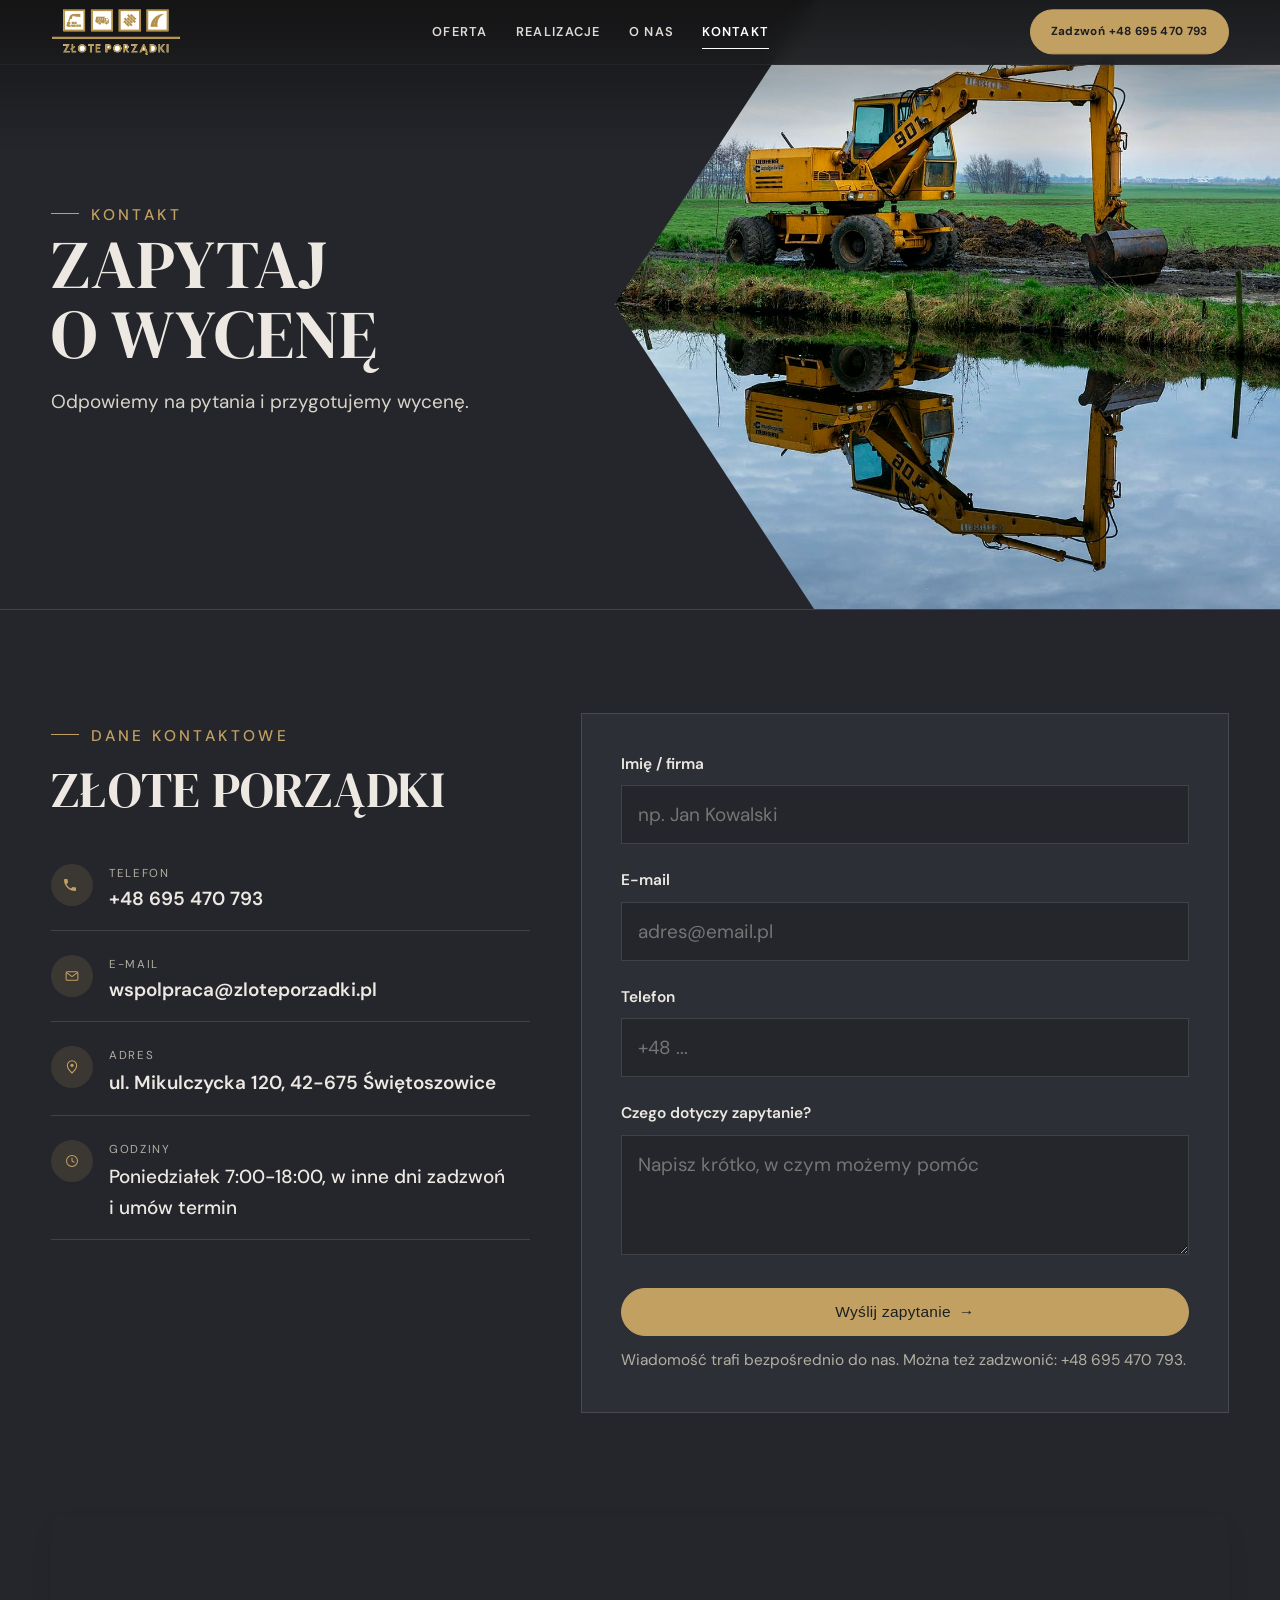
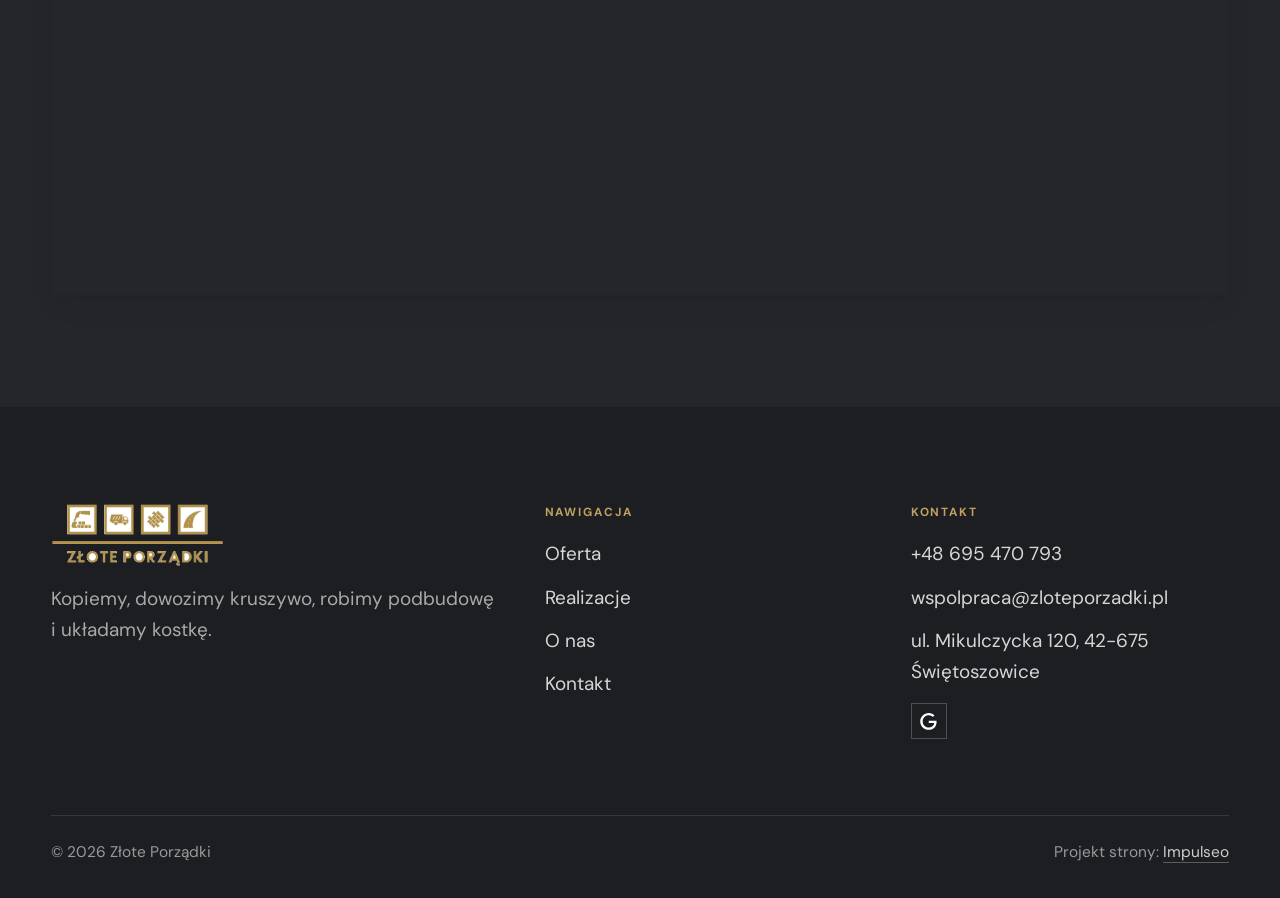
==== commit c63b6c54: "[claude-edit][cmt:052e37c1-5327-447c-a59b-2bf4fd75f01d] Przeróbka wyglądu na styl klindworthroofing." ====
--- a/kontakt.html
+++ b/kontakt.html
@@ -19,8 +19,8 @@
 <meta name="twitter:card" content="summary_large_image">
 <link rel="preconnect" href="https://fonts.googleapis.com">
 <link rel="preconnect" href="https://fonts.gstatic.com" crossorigin>
-<link href="https://fonts.googleapis.com/css2?family=Space+Grotesk:wght@500;600;700&family=DM+Sans:opsz,wght@9..40,400;9..40,500;9..40,600&display=swap" rel="stylesheet">
-<link rel="stylesheet" href="assets/styles.css?v=ef404ae0">
+<link href="https://fonts.googleapis.com/css2?family=DM+Serif+Display&family=DM+Sans:opsz,wght@9..40,400;9..40,500;9..40,600&display=swap" rel="stylesheet">
+<link rel="stylesheet" href="assets/styles.css?v=kw1">
 </head>
 <body>
 
@@ -85,7 +85,7 @@
   <div class="wrap">
     <div class="foot-grid">
       <div class="foot-brand">
-        <div class="name">Złote Porządki</div>
+        <img class="foot-logo" src="img/logo.png" alt="Złote Porządki" width="477" height="177" loading="lazy" decoding="async">
         <p>Kopiemy, dowozimy kruszywo, robimy podbudowę i układamy kostkę.</p>
       </div>
       <div class="foot-col">
--- a/assets/styles.css
+++ b/assets/styles.css
@@ -1847,3 +1847,171 @@
 
 /* === szary tekst dociągnięty do czytelności (WCAG 4.5 na wszystkich tłach) === */
 :root{--muted:#6A665F;}
+
+/* ============================================================
+   SKÓRKA „KLINDWORTH" (19.10.2026, prośba Szymona: strona jak klindworthroofing.com)
+   Grafit + beż + złoto z logo, szeryfowe wersaliki, przyciski-pigułki z obrysem,
+   zdjęcie w hero i nagłówkach podstron przycięte w grot, wielkie napisy-tła.
+   Ten blok jest OSTATNI i wygrywa ze wszystkimi wcześniejszymi :root.
+   ============================================================ */
+:root{
+  --kw-char:#24262B; --kw-char-2:#2C2F35; --kw-char-3:#34373E;
+  --kw-beige:#EDE9E2; --kw-beige-2:#E3DDD2;
+  --kw-gold:#C2A061; --kw-gold-d:#A8864A;
+  --paper:#24262B; --paper-2:#2C2F35; --paper-3:#34373E;
+  --ink:#EDE9E2; --ink-soft:#D9D3C8; --muted:#B5AFA4;
+  --line:rgba(237,233,226,.14); --dark:#1C1E22;
+  --accent:#C2A061; --accent-d:#A8864A; --accent-soft:rgba(194,160,97,.14); --accent-text:#C2A061;
+  --font-display:'DM Serif Display',Georgia,serif;
+  --font-body:'DM Sans','Inter',sans-serif;
+  --r-sm:0; --r-md:0; --r-lg:0;
+}
+body{background:var(--kw-char);color:var(--ink)}
+h1,h2,h3{font-family:var(--font-display);font-weight:400;letter-spacing:.005em;color:var(--kw-beige)}
+h1,h2{text-transform:uppercase;line-height:1.02}
+h3{letter-spacing:.01em}
+.eyebrow{color:var(--kw-gold);font-weight:500;letter-spacing:.22em}
+.eyebrow::before{background:var(--kw-gold)}
+.muted,.head p{color:var(--muted)}
+
+/* przyciski: pigułki z obrysem jak we wzorcu */
+.btn{border-radius:999px;padding:14px 30px;font-weight:500;letter-spacing:.02em}
+.btn-accent,.nav .nav-links a.btn-accent{background:var(--kw-gold);border-color:var(--kw-gold);color:#1C1E22;box-shadow:none}
+.btn-accent:hover{background:transparent;color:var(--kw-gold);box-shadow:none}
+.btn-ghost{border-color:rgba(237,233,226,.45);color:var(--kw-beige)}
+.btn-ghost:hover{border-color:var(--kw-gold);color:var(--kw-gold)}
+.btn-light{background:var(--kw-beige);color:#1C1E22}
+.kw-pill{display:inline-flex;align-items:center;justify-content:center;min-height:50px;padding:12px 30px;border-radius:999px;
+  border:1px solid rgba(237,233,226,.5);color:var(--kw-beige);font-weight:500;font-size:var(--text-sm);letter-spacing:.03em;
+  transition:background .3s var(--ease),color .3s var(--ease),border-color .3s var(--ease);white-space:nowrap}
+.kw-pill:hover{border-color:var(--kw-gold);color:var(--kw-gold)}
+.kw-pill-gold{background:var(--kw-gold);border-color:var(--kw-gold);color:#1C1E22}
+.kw-pill-gold:hover{background:transparent;color:var(--kw-gold)}
+.kw-actions{display:flex;flex-wrap:wrap;gap:14px;margin-top:2rem}
+.kw-actions-c{justify-content:center}
+
+/* nawigacja: ciemna, cienka, wersaliki */
+.nav,.nav.nav-solid,.nav.is-stuck{background:rgba(36,38,43,.92);border-bottom:1px solid rgba(237,233,226,.08);backdrop-filter:blur(10px)}
+.nav-inner{height:84px}
+.brand-logo{height:48px;width:auto}
+.nav-links a{color:var(--kw-beige);text-transform:uppercase;letter-spacing:.14em;font-size:.8rem}
+.nav-links a:hover,.nav-links a.active{color:var(--kw-gold)}
+.nav-links a::after{background:var(--kw-gold)}
+.nav-links a.btn{text-transform:none;letter-spacing:.03em;font-size:var(--text-sm)}
+.nav-toggle span{background:var(--kw-beige)}
+@media(max-width:920px){.nav-links{background:var(--kw-char)}}
+
+/* HERO: tekst po lewej, zdjęcie w grocie po prawej */
+.kw-hero{position:relative;overflow:hidden;background:var(--kw-char);padding:0;min-height:calc(100svh - 84px);display:flex;align-items:center}
+.kw-hero-art{position:absolute;top:0;right:0;bottom:0;width:58%;
+  clip-path:polygon(28% 0,100% 0,100% 100%,28% 100%,0 50%);}
+.kw-hero-art img{width:100%;height:100%;object-fit:cover;object-position:60% 60%}
+.kw-hero-art .mt-hero-layer{position:absolute;inset:0}
+.kw-hero-inner{position:relative;z-index:2;padding-block:clamp(56px,8vw,120px)}
+.kw-hero-copy{max-width:min(36rem,46%)}
+.kw-kicker{display:block;font-size:.82rem;font-weight:500;letter-spacing:.24em;text-transform:uppercase;color:var(--kw-gold);margin-bottom:1.4rem}
+.kw-title{font-size:clamp(2.8rem,1.6rem + 4.2vw,5.4rem);line-height:.98;color:var(--kw-beige);margin:0}
+.kw-lead{margin-top:1.6rem;color:var(--ink-soft);font-size:var(--text-lg);line-height:1.6;max-width:34ch}
+.kw-trust{margin-top:1.8rem;color:var(--muted);font-size:var(--text-sm);letter-spacing:.06em}
+.kw-trust .ico-star{color:var(--kw-gold)}
+@media(max-width:900px){
+  .kw-hero{flex-direction:column;align-items:stretch;min-height:0}
+  .kw-hero-art{position:relative;width:100%;height:46vh;clip-path:polygon(0 0,100% 0,100% 82%,50% 100%,0 82%)}
+  .kw-hero-copy{max-width:none}
+  .kw-hero-inner{padding-block:40px 64px}
+}
+
+/* pasek obietnic */
+.fach-promise{background:var(--kw-char-2);border-color:var(--line)}
+.fp-row li{color:var(--kw-beige);font-family:var(--font-body);font-weight:500;letter-spacing:.16em;font-size:.78rem}
+.fp-row li:not(:last-child)::after{background:var(--kw-gold)}
+
+/* wielkie napisy-tła */
+.kw-wwd,.kw-talk,.kw-work{position:relative;overflow:hidden}
+.kw-giant{position:absolute;left:50%;top:clamp(10px,3vw,40px);transform:translateX(-50%);white-space:nowrap;pointer-events:none;
+  font-family:var(--font-display);text-transform:uppercase;line-height:1;font-size:min(17vw,260px);
+  color:transparent;-webkit-text-stroke:1px rgba(237,233,226,.10);user-select:none}
+.kw-giant-low{top:auto;bottom:-.12em;font-size:min(14vw,220px)}
+.kw-wwd .wrap,.kw-talk .wrap{position:relative;z-index:1}
+.kw-wwd{padding-top:clamp(120px,15vw,240px)}
+.kw-wwd-head{display:grid;grid-template-columns:1fr 2fr;gap:clamp(20px,4vw,60px);align-items:start;margin-bottom:clamp(32px,4vw,56px)}
+.kw-intro{font-size:var(--text-lg);line-height:1.6;color:var(--ink-soft);max-width:none}
+@media(max-width:760px){.kw-wwd-head{grid-template-columns:1fr}}
+.kw-cards .gateway{aspect-ratio:3/4}
+.gateway::after{background:linear-gradient(180deg,transparent 45%,rgba(20,21,24,.82))}
+.gateway .g-ttl{font-family:var(--font-display);text-transform:uppercase;font-size:1.7rem;letter-spacing:.01em;color:var(--kw-beige)}
+.gateway .g-ttl small{font-family:var(--font-body);text-transform:none;color:var(--kw-gold);opacity:1;letter-spacing:.04em}
+
+.kw-huge{font-size:min(21vw,300px);line-height:.9;text-transform:none;color:var(--kw-beige);margin:0 0 clamp(24px,3vw,48px);letter-spacing:-.01em}
+.kw-work .head h2{font-size:var(--text-h2)}
+
+/* sekcja beżowa (jak „Services" we wzorcu) */
+.kw-beige{background:var(--kw-beige);--ink:#24262B;--ink-soft:#3A3C42;--muted:#5C5A55;--line:rgba(36,38,43,.16);color:#24262B}
+.kw-beige h2,.kw-beige h3,.kw-beige .fu-name{color:#24262B}
+.kw-beige .eyebrow{color:#7A5F2C}
+.kw-beige .eyebrow::before{background:#7A5F2C}
+.kw-beige .fu-cta{color:#7A5F2C}
+.kw-beige .btn-ghost{color:#24262B;border-color:rgba(36,38,43,.4)}
+.kw-beige .btn-ghost:hover{color:#7A5F2C;border-color:#7A5F2C}
+.fu-name{font-family:var(--font-display);font-size:1.5rem;font-weight:400}
+
+/* proces / opinie / obszar na grafitowym */
+.proces-line li::after{box-shadow:0 0 0 4px var(--paper)}
+.proces-line .pno,.proces-os .pc-cur{color:var(--kw-gold);font-family:var(--font-display);font-weight:400}
+.obszar-list li{border-color:var(--line);color:var(--kw-beige)}
+.obszar-list li.is-home{background:var(--kw-gold);border-color:var(--kw-gold);color:#1C1E22}
+.obszar-mapa iframe{filter:grayscale(1) invert(.9) contrast(.9)}
+
+/* galeria / usługi na podstronach */
+.tile,.svc-row-art{box-shadow:none}
+.svc-row .num{color:var(--kw-gold)}
+.svc-row h3{font-size:2rem;text-transform:uppercase}
+.svc-row-art{clip-path:polygon(0 0,88% 0,100% 50%,88% 100%,0 100%)}
+.svc-row.rev .svc-row-art{clip-path:polygon(12% 0,100% 0,100% 100%,12% 100%,0 50%)}
+@media(max-width:900px){.svc-row-art,.svc-row.rev .svc-row-art{clip-path:none}}
+
+/* nagłówki podstron: ciemno, tekst po lewej, zdjęcie w grocie po prawej */
+.pagehead{background:var(--kw-char);min-height:56vh;min-height:56svh;align-items:center;border-bottom:1px solid var(--line)}
+.pagehead img{left:auto;width:52%;clip-path:polygon(30% 0,100% 0,100% 100%,30% 100%,0 50%)}
+.pagehead::after{display:none}
+.pagehead .wrap{padding-block:clamp(56px,7vw,110px)}
+@media(min-width:901px){.pagehead .wrap>*{max-width:min(34rem,46%)}}
+.pagehead h1{color:var(--kw-beige);text-shadow:none;font-size:clamp(2.6rem,1.6rem + 3.4vw,4.6rem)}
+.pagehead .eyebrow{color:var(--kw-gold)}
+.pagehead .eyebrow::before{background:var(--kw-gold)}
+.pagehead p{color:var(--ink-soft);text-shadow:none}
+@media(max-width:900px){
+  .pagehead{flex-direction:column;align-items:stretch;min-height:0}
+  .pagehead img{position:relative;width:100%;height:38vh;clip-path:polygon(0 0,100% 0,100% 82%,50% 100%,0 82%)}
+  .pagehead .wrap>*{max-width:none}
+}
+
+/* CTA „Porozmawiajmy" */
+.kw-talk{background:var(--kw-char-2);text-align:center;padding-block:clamp(80px,10vw,150px) clamp(120px,14vw,220px)}
+.kw-talk-inner h2{max-width:20ch;margin:0 auto;font-size:var(--text-h2)}
+.kw-talk-inner p{color:var(--ink-soft);margin:1.2rem auto 0;max-width:46ch}
+.kw-talk .kw-kicker{margin-bottom:1.2rem}
+.kw-bigtel{display:inline-block;margin-top:2rem;font-family:var(--font-display);font-size:clamp(2.4rem,1.4rem + 4vw,4.6rem);color:var(--kw-gold);letter-spacing:.01em}
+.kw-bigtel:hover{color:var(--kw-beige)}
+.cta{background:var(--kw-char-2)}
+.cta .eyebrow{color:var(--kw-gold)}
+
+/* formularz i kontakt */
+.form{background:var(--kw-char-2);border-color:var(--line);box-shadow:none}
+.form input,.form textarea{background:var(--kw-char);color:var(--kw-beige);border-color:var(--line)}
+.form input:focus,.form textarea:focus{background:var(--kw-char);border-color:var(--kw-gold)}
+.info-row .ic{background:var(--accent-soft);color:var(--kw-gold)}
+
+/* stopka */
+footer{background:#1C1E22}
+.foot-logo{height:64px;width:auto}
+.foot-col h4{color:var(--kw-gold);font-family:var(--font-body)}
+.sticky-call{background:#1C1E22}
+.sticky-call .sc-call{background:var(--kw-gold);color:#1C1E22}
+.sticky-call .sc-quote{background:var(--kw-char-2);color:var(--kw-beige)}
+@media(min-width:901px){.kw-hero-copy{max-width:min(34rem,42%)}.kw-lead{max-width:30ch}}
+@media(max-width:900px){.kw-kicker{letter-spacing:.16em;font-size:.74rem}.kw-title{font-size:clamp(2.3rem,9.5vw,3.4rem)}.kw-giant{font-size:20vw}.kw-huge{font-size:17vw}.kw-actions .kw-pill{flex:1 1 auto}}
+.nav .nav-links a.btn.btn-accent{background:var(--kw-gold);border:1px solid var(--kw-gold);color:#1C1E22;border-radius:999px;text-transform:none;letter-spacing:.03em}
+.nav .nav-links a.btn.btn-accent:hover{background:transparent;color:var(--kw-gold)}
+@media(max-width:900px){.kw-hero-art{height:30vh;height:30svh}.kw-hero-inner{padding-block:28px 56px}.kw-kicker{margin-bottom:1rem}}
+.stopklatka{background:var(--kw-char)}
